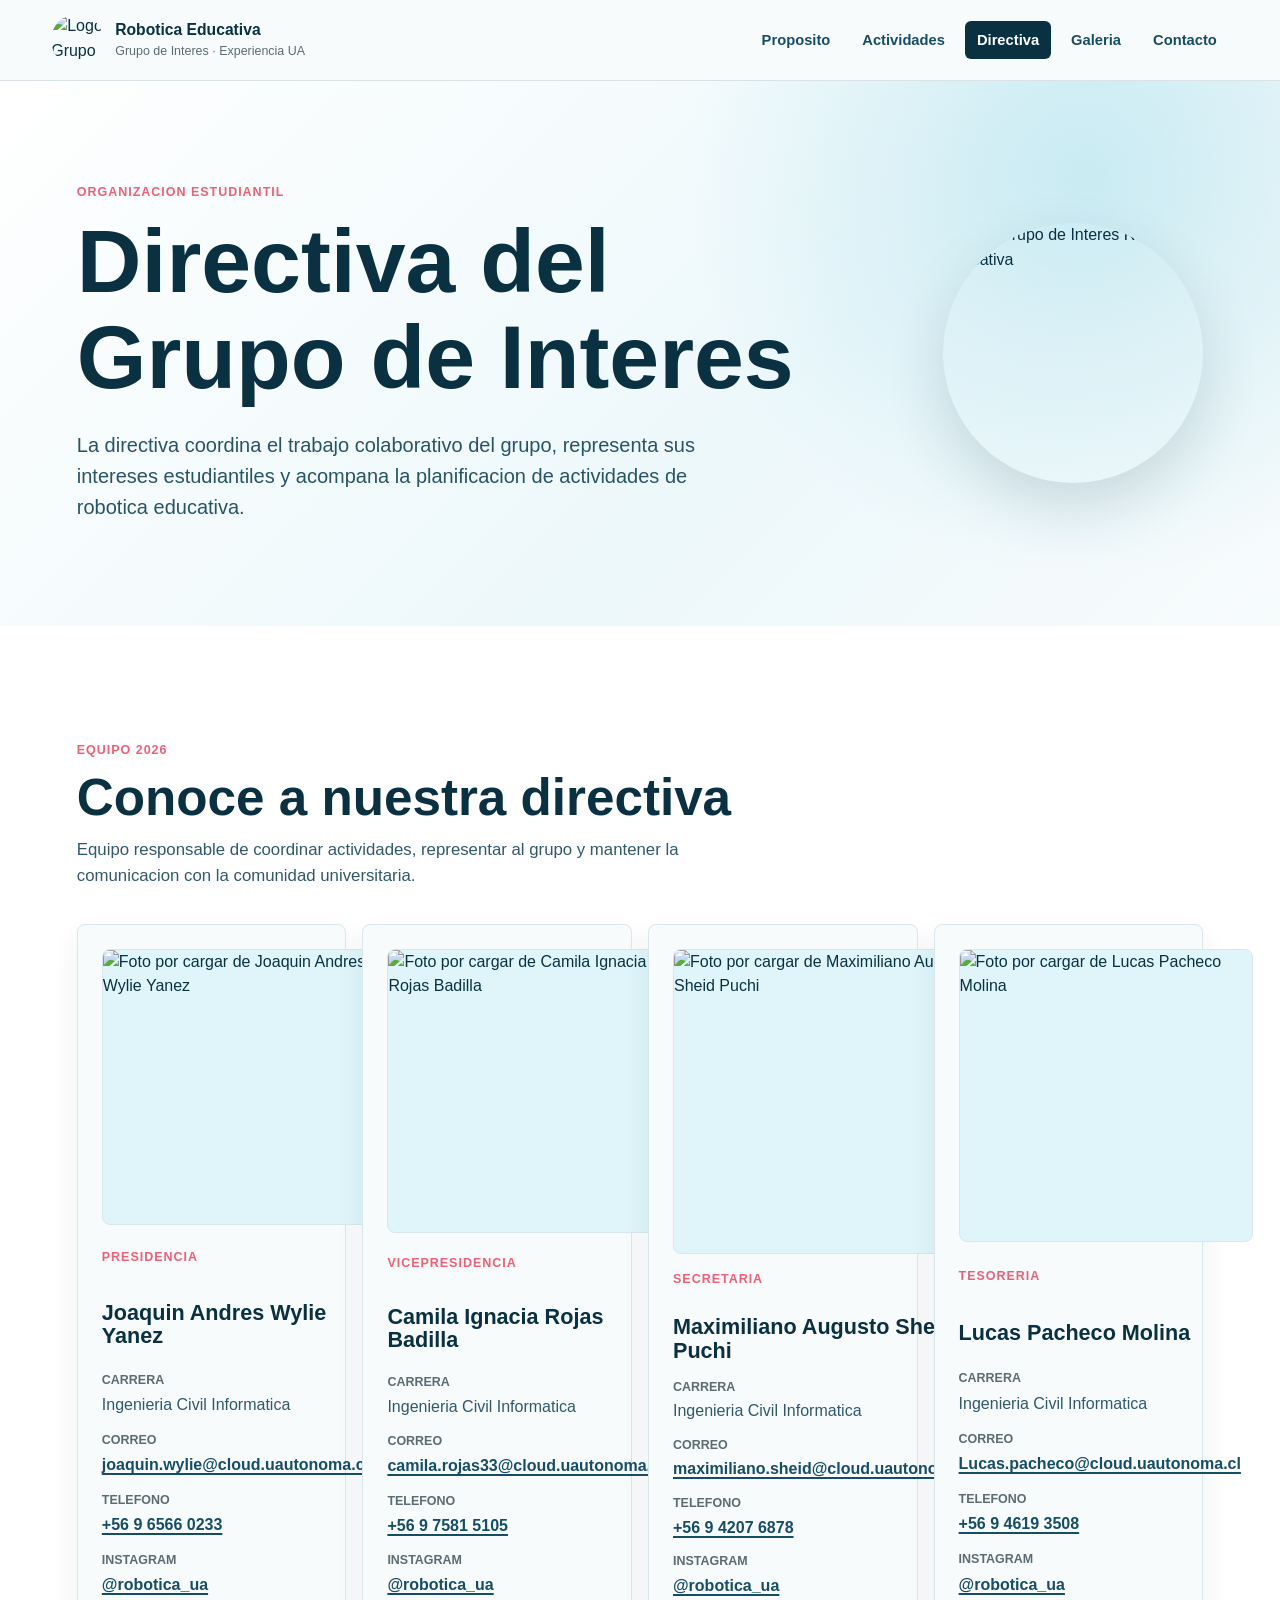
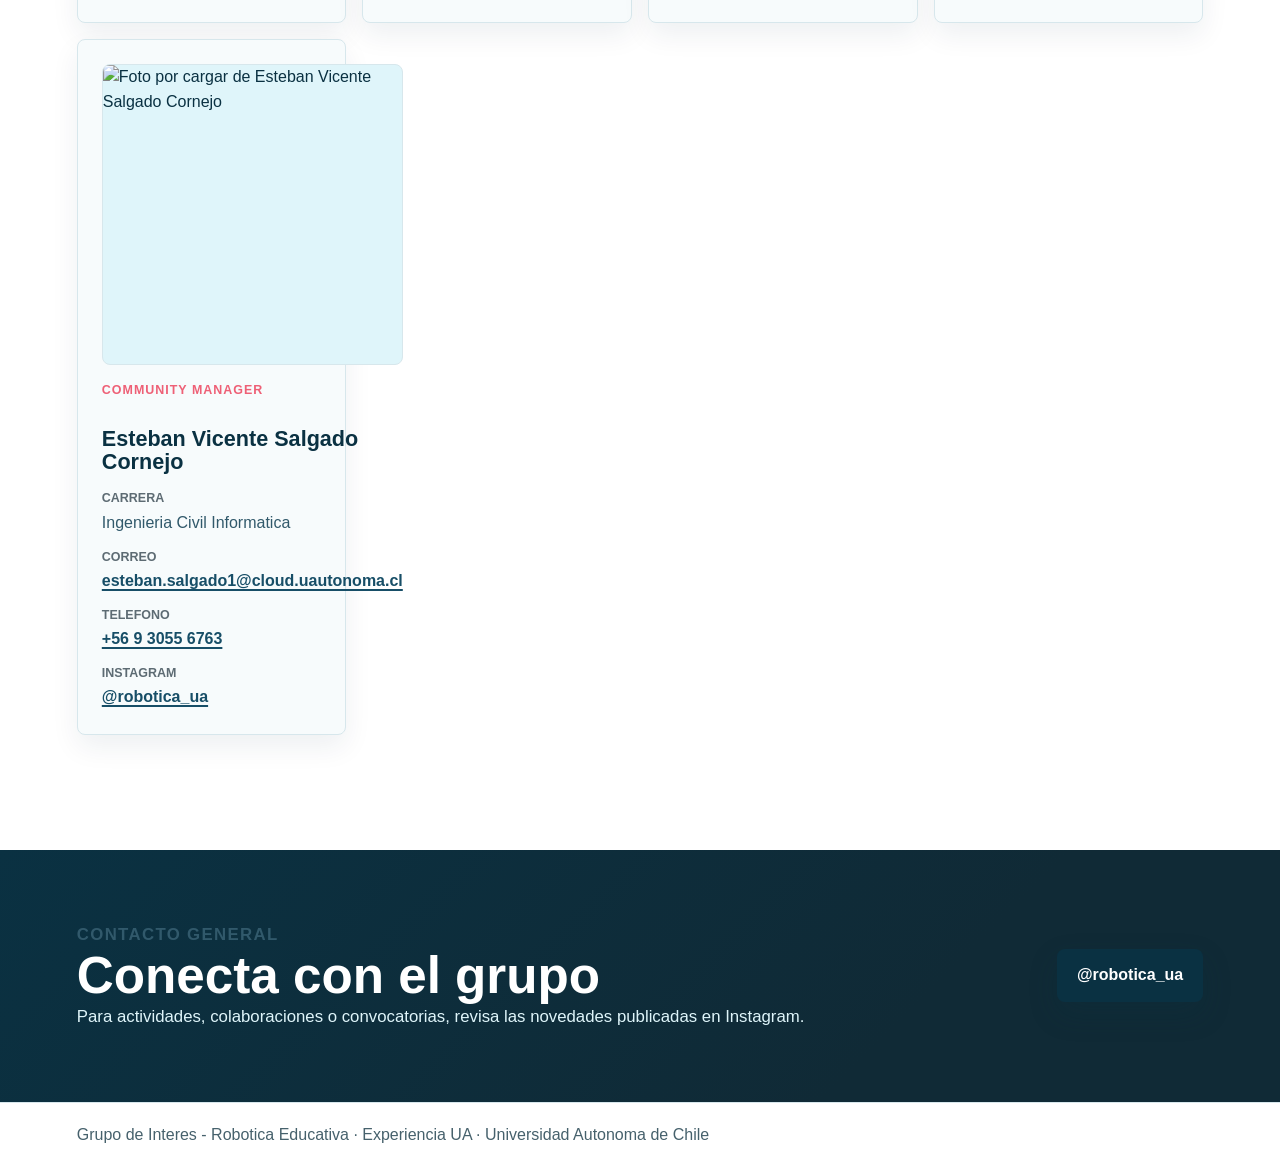
==== directiva.html @ 59f2d53f "Version 1.0" ====
<!doctype html>
<html lang="es">
  <head>
    <meta charset="utf-8">
    <meta name="viewport" content="width=device-width, initial-scale=1">
    <title>Directiva | Grupo de Interes - Robotica Educativa</title>
    <meta
      name="description"
      content="Directiva del Grupo de Interes Robotica Educativa de Experiencia UA, Universidad Autonoma de Chile."
    >
    <link rel="icon" type="image/jpeg" href="assets/robotica-taller-01.jpeg">
    <link rel="apple-touch-icon" href="assets/robotica-taller-01.jpeg">
    <link rel="stylesheet" href="styles.css">
  </head>
  <body>
    <header class="site-header">
      <a class="brand" href="index.html#inicio" aria-label="Ir al inicio">
        <img src="assets/robotica-taller-01.jpeg" alt="Logo Grupo de Interes Robotica Educativa">
        <span>
          <strong>Robotica Educativa</strong>
          <small>Grupo de Interes · Experiencia UA</small>
        </span>
      </a>
      <nav aria-label="Navegacion principal">
        <a href="index.html#proposito">Proposito</a>
        <a href="index.html#actividades">Actividades</a>
        <a href="directiva.html" aria-current="page">Directiva</a>
        <a href="index.html#galeria">Galeria</a>
        <a href="index.html#contacto">Contacto</a>
      </nav>
    </header>

    <main>
      <section class="page-hero">
        <div>
          <p class="eyebrow">Organizacion estudiantil</p>
          <h1>Directiva del Grupo de Interes</h1>
          <p>
            La directiva coordina el trabajo colaborativo del grupo, representa sus intereses
            estudiantiles y acompana la planificacion de actividades de robotica educativa.
          </p>
        </div>
        <img src="assets/robotica-taller-01.jpeg" alt="Logo Grupo de Interes Robotica Educativa">
      </section>

      <section class="section board-section">
        <div class="section-heading">
          <p class="eyebrow">Equipo 2026</p>
          <h2>Conoce a nuestra directiva</h2>
          <p class="page-note">
            Equipo responsable de coordinar actividades, representar al grupo y mantener la comunicacion con la comunidad universitaria.
          </p>
        </div>

        <div class="board-grid">
          <article class="member-card">
            <img class="member-photo" src="assets/directiva/default-member.svg" alt="Foto por cargar de Joaquin Andres Wylie Yanez">
            <p class="eyebrow">Presidencia</p>
            <h3>Joaquin Andres Wylie Yanez</h3>
            <dl>
              <div>
                <dt>Carrera</dt>
                <dd>Ingenieria Civil Informatica</dd>
              </div>
              <div>
                <dt>Correo</dt>
                <dd><a href="mailto:joaquin.wylie@cloud.uautonoma.cl">joaquin.wylie@cloud.uautonoma.cl</a></dd>
              </div>
              <div>
                <dt>Telefono</dt>
                <dd><a href="tel:+56965660233">+56 9 6566 0233</a></dd>
              </div>
              <div>
                <dt>Instagram</dt>
                <dd><a href="https://www.instagram.com/robotica_ua/" target="_blank" rel="noreferrer">@robotica_ua</a></dd>
              </div>
            </dl>
          </article>

          <article class="member-card">
            <img class="member-photo" src="assets/directiva/default-member.svg" alt="Foto por cargar de Camila Ignacia Rojas Badilla">
            <p class="eyebrow">Vicepresidencia</p>
            <h3>Camila Ignacia Rojas Badilla</h3>
            <dl>
              <div>
                <dt>Carrera</dt>
                <dd>Ingenieria Civil Informatica</dd>
              </div>
              <div>
                <dt>Correo</dt>
                <dd><a href="mailto:camila.rojas33@cloud.uautonoma.cl">camila.rojas33@cloud.uautonoma.cl</a></dd>
              </div>
              <div>
                <dt>Telefono</dt>
                <dd><a href="tel:+56975815105">+56 9 7581 5105</a></dd>
              </div>
              <div>
                <dt>Instagram</dt>
                <dd><a href="https://www.instagram.com/robotica_ua/" target="_blank" rel="noreferrer">@robotica_ua</a></dd>
              </div>
            </dl>
          </article>

          <article class="member-card">
            <img class="member-photo" src="assets/directiva/default-member.svg" alt="Foto por cargar de Maximiliano Augusto Sheid Puchi">
            <p class="eyebrow">Secretaria</p>
            <h3>Maximiliano Augusto Sheid Puchi</h3>
            <dl>
              <div>
                <dt>Carrera</dt>
                <dd>Ingenieria Civil Informatica</dd>
              </div>
              <div>
                <dt>Correo</dt>
                <dd><a href="mailto:maximiliano.sheid@cloud.uautonoma.cl">maximiliano.sheid@cloud.uautonoma.cl</a></dd>
              </div>
              <div>
                <dt>Telefono</dt>
                <dd><a href="tel:+56942076878">+56 9 4207 6878</a></dd>
              </div>
              <div>
                <dt>Instagram</dt>
                <dd><a href="https://www.instagram.com/robotica_ua/" target="_blank" rel="noreferrer">@robotica_ua</a></dd>
              </div>
            </dl>
          </article>

          <article class="member-card">
            <img class="member-photo" src="assets/directiva/default-member.svg" alt="Foto por cargar de Lucas Pacheco Molina">
            <p class="eyebrow">Tesoreria</p>
            <h3>Lucas Pacheco Molina</h3>
            <dl>
              <div>
                <dt>Carrera</dt>
                <dd>Ingenieria Civil Informatica</dd>
              </div>
              <div>
                <dt>Correo</dt>
                <dd><a href="mailto:Lucas.pacheco@cloud.uautonoma.cl">Lucas.pacheco@cloud.uautonoma.cl</a></dd>
              </div>
              <div>
                <dt>Telefono</dt>
                <dd><a href="tel:+56946193508">+56 9 4619 3508</a></dd>
              </div>
              <div>
                <dt>Instagram</dt>
                <dd><a href="https://www.instagram.com/robotica_ua/" target="_blank" rel="noreferrer">@robotica_ua</a></dd>
              </div>
            </dl>
          </article>

          <article class="member-card">
            <img class="member-photo" src="assets/directiva/default-member.svg" alt="Foto por cargar de Esteban Vicente Salgado Cornejo">
            <p class="eyebrow">Community Manager</p>
            <h3>Esteban Vicente Salgado Cornejo</h3>
            <dl>
              <div>
                <dt>Carrera</dt>
                <dd>Ingenieria Civil Informatica</dd>
              </div>
              <div>
                <dt>Correo</dt>
                <dd><a href="mailto:esteban.salgado1@cloud.uautonoma.cl">esteban.salgado1@cloud.uautonoma.cl</a></dd>
              </div>
              <div>
                <dt>Telefono</dt>
                <dd><a href="tel:+56930556763">+56 9 3055 6763</a></dd>
              </div>
              <div>
                <dt>Instagram</dt>
                <dd><a href="https://www.instagram.com/robotica_ua/" target="_blank" rel="noreferrer">@robotica_ua</a></dd>
              </div>
            </dl>
          </article>
        </div>
      </section>

      <section class="contact">
        <div>
          <p class="eyebrow">Contacto general</p>
          <h2>Conecta con el grupo</h2>
          <p>
            Para actividades, colaboraciones o convocatorias, revisa las novedades publicadas en Instagram.
          </p>
        </div>
        <a class="button primary" href="https://www.instagram.com/robotica_ua/" target="_blank" rel="noreferrer">
          @robotica_ua
        </a>
      </section>
    </main>

    <footer>
      <p>Grupo de Interes - Robotica Educativa · Experiencia UA · Universidad Autonoma de Chile</p>
    </footer>
  </body>
</html>
---- styles.css ----
:root {
  --ink: #0a3142;
  --ink-2: #174e67;
  --aqua: #83d0e2;
  --aqua-soft: #dff5fa;
  --coral: #ee6076;
  --ua-red: #ed1c18;
  --paper: #f7fbfc;
  --white: #ffffff;
  --muted: #5d6b73;
  --line: #d7e7ec;
  --shadow: 0 24px 60px rgba(10, 49, 66, 0.14);
}

* {
  box-sizing: border-box;
}

html {
  scroll-behavior: smooth;
}

body {
  margin: 0;
  color: var(--ink);
  background: var(--paper);
  font-family: "Segoe UI", Arial, sans-serif;
  line-height: 1.55;
}

img {
  display: block;
  max-width: 100%;
}

a {
  color: inherit;
}

.site-header {
  position: sticky;
  top: 0;
  z-index: 20;
  display: flex;
  align-items: center;
  justify-content: space-between;
  gap: 24px;
  padding: 14px clamp(18px, 4vw, 56px);
  background: rgba(247, 251, 252, 0.92);
  border-bottom: 1px solid rgba(10, 49, 66, 0.12);
  backdrop-filter: blur(18px);
}

.brand {
  display: inline-flex;
  align-items: center;
  gap: 12px;
  min-width: 230px;
  text-decoration: none;
}

.brand img {
  width: 52px;
  height: 52px;
  border-radius: 50%;
  object-fit: cover;
}

.brand strong,
.brand small {
  display: block;
}

.brand strong {
  font-size: 0.98rem;
}

.brand small {
  color: var(--muted);
  font-size: 0.78rem;
}

nav {
  display: flex;
  align-items: center;
  gap: 8px;
  flex-wrap: wrap;
  justify-content: flex-end;
}

nav a {
  padding: 8px 12px;
  border-radius: 6px;
  color: var(--ink-2);
  font-weight: 700;
  font-size: 0.92rem;
  text-decoration: none;
}

nav a:hover {
  background: var(--aqua-soft);
}

nav a[aria-current="page"] {
  color: var(--white);
  background: var(--ink);
}

.hero {
  display: grid;
  grid-template-columns: minmax(0, 1.15fr) minmax(260px, 0.85fr);
  align-items: center;
  gap: clamp(28px, 5vw, 72px);
  min-height: calc(100vh - 88px);
  padding: clamp(44px, 8vw, 96px) clamp(18px, 6vw, 88px) clamp(28px, 5vw, 64px);
  background:
    radial-gradient(circle at 85% 18%, rgba(131, 208, 226, 0.34), transparent 34%),
    linear-gradient(135deg, #ffffff 0%, #edf8fb 55%, #f7fbfc 100%);
}

.hero-copy {
  max-width: 720px;
}

.eyebrow {
  margin: 0 0 10px;
  color: var(--coral);
  font-size: 0.78rem;
  font-weight: 900;
  letter-spacing: 0.08em;
  text-transform: uppercase;
}

h1,
h2,
h3,
p {
  overflow-wrap: anywhere;
}

h1,
h2,
h3 {
  margin: 0;
  line-height: 1.08;
  letter-spacing: 0;
}

h1 {
  max-width: 800px;
  font-size: clamp(2.6rem, 7vw, 5.9rem);
}

h2 {
  font-size: clamp(1.8rem, 4vw, 3.2rem);
}

h3 {
  font-size: 1.18rem;
}

.hero-copy > p:not(.eyebrow) {
  max-width: 650px;
  margin: 24px 0 0;
  color: #285468;
  font-size: clamp(1.05rem, 2vw, 1.3rem);
}

.hero-actions {
  display: flex;
  gap: 12px;
  flex-wrap: wrap;
  margin-top: 34px;
}

.button {
  display: inline-flex;
  align-items: center;
  justify-content: center;
  min-height: 46px;
  padding: 12px 18px;
  border: 2px solid transparent;
  border-radius: 8px;
  font-weight: 900;
  text-decoration: none;
}

.button.primary {
  color: var(--white);
  background: var(--ink);
  box-shadow: 0 12px 28px rgba(10, 49, 66, 0.22);
}

.button.primary:hover {
  background: var(--ink-2);
}

.button.secondary {
  color: var(--ink);
  border-color: var(--ink);
  background: rgba(255, 255, 255, 0.7);
}

.hero-visual {
  justify-self: center;
  width: min(420px, 80vw);
  aspect-ratio: 1;
  padding: clamp(12px, 2vw, 20px);
  border: 1px solid var(--line);
  border-radius: 50%;
  background: var(--white);
  box-shadow: var(--shadow);
}

.hero-visual img {
  width: 100%;
  height: 100%;
  border-radius: 50%;
  object-fit: cover;
}

.page-hero {
  display: grid;
  grid-template-columns: minmax(0, 1fr) minmax(160px, 260px);
  align-items: center;
  gap: clamp(28px, 5vw, 64px);
  padding: clamp(56px, 8vw, 104px) clamp(18px, 6vw, 88px);
  background:
    radial-gradient(circle at 85% 18%, rgba(131, 208, 226, 0.34), transparent 34%),
    linear-gradient(135deg, #ffffff 0%, #edf8fb 60%, #f7fbfc 100%);
}

.page-hero h1 {
  max-width: 780px;
}

.page-hero p:not(.eyebrow) {
  max-width: 680px;
  margin: 24px 0 0;
  color: #285468;
  font-size: clamp(1.05rem, 2vw, 1.25rem);
}

.page-hero img {
  width: min(260px, 70vw);
  aspect-ratio: 1;
  justify-self: center;
  border-radius: 50%;
  object-fit: cover;
  box-shadow: var(--shadow);
}

.identity-strip {
  display: grid;
  grid-template-columns: 240px minmax(260px, 1fr);
  gap: clamp(18px, 4vw, 48px);
  align-items: center;
  padding: 26px clamp(18px, 6vw, 88px);
  background: var(--white);
  border-block: 1px solid var(--line);
}

.identity-strip img {
  width: 100%;
  max-height: 120px;
  object-fit: contain;
  mix-blend-mode: multiply;
}

.section {
  padding: clamp(60px, 9vw, 116px) clamp(18px, 6vw, 88px);
}

.two-column {
  display: grid;
  grid-template-columns: minmax(0, 0.85fr) minmax(0, 1.15fr);
  gap: clamp(24px, 6vw, 78px);
  background: var(--white);
}

.content-stack {
  display: grid;
  gap: 18px;
}

.content-stack p,
.principles-grid p,
.audience-panel p,
.contact p {
  margin: 0;
  color: #31596b;
  font-size: 1.05rem;
}

.activity-band {
  color: var(--white);
  background:
    linear-gradient(135deg, rgba(10, 49, 66, 0.96), rgba(23, 78, 103, 0.96)),
    linear-gradient(90deg, var(--ink), var(--ink-2));
}

.section-heading {
  max-width: 760px;
  margin-bottom: 34px;
}

.section-heading > p:not(.eyebrow) {
  margin: 12px 0 0;
  color: #31596b;
  font-size: 1.05rem;
}

.activity-grid {
  display: grid;
  grid-template-columns: repeat(4, minmax(0, 1fr));
  gap: 14px;
}

.activity-grid article {
  min-height: 230px;
  padding: 24px;
  border: 1px solid rgba(255, 255, 255, 0.18);
  border-radius: 8px;
  background: rgba(255, 255, 255, 0.08);
}

.activity-grid span {
  display: block;
  margin-bottom: 28px;
  color: var(--aqua);
  font-size: 0.9rem;
  font-weight: 900;
}

.activity-grid p {
  color: #d8edf2;
}

.audience {
  display: grid;
  grid-template-columns: repeat(2, minmax(0, 1fr));
  gap: 18px;
  background: #eef8fb;
}

.audience-panel {
  padding: clamp(28px, 5vw, 48px);
  border-radius: 8px;
  background: var(--white);
  box-shadow: 0 16px 40px rgba(10, 49, 66, 0.08);
}

.audience-panel.accent {
  color: var(--white);
  background: var(--ink);
}

.audience-panel.accent p:not(.eyebrow) {
  color: #dff5fa;
}

.principles {
  background: var(--white);
}

.principles-grid {
  display: grid;
  grid-template-columns: repeat(2, minmax(0, 1fr));
  gap: 18px;
}

.principles-grid p {
  padding: 24px;
  border-left: 5px solid var(--coral);
  background: var(--paper);
}

.gallery-section {
  background: #f2fafc;
}

.gallery {
  display: grid;
  grid-template-columns: repeat(3, minmax(0, 1fr));
  gap: 16px;
}

.gallery-status {
  grid-column: 1 / -1;
  margin: 0;
  padding: 24px;
  border: 1px dashed var(--line);
  border-radius: 8px;
  color: #31596b;
  background: var(--white);
}

.board-section {
  background: var(--white);
}

.page-note {
  max-width: 680px;
}

.board-grid {
  display: grid;
  grid-template-columns: repeat(4, minmax(0, 1fr));
  gap: 16px;
}

.member-card {
  display: grid;
  gap: 16px;
  padding: 24px;
  border: 1px solid var(--line);
  border-radius: 8px;
  background: var(--paper);
  box-shadow: 0 12px 28px rgba(10, 49, 66, 0.07);
}

.member-photo {
  width: 100%;
  aspect-ratio: 1;
  border: 1px solid var(--line);
  border-radius: 8px;
  object-fit: cover;
  background: var(--aqua-soft);
}

.member-avatar {
  display: grid;
  place-items: center;
  width: 74px;
  height: 74px;
  border-radius: 50%;
  color: var(--white);
  background: var(--ink);
  font-weight: 900;
  font-size: 1.1rem;
}

.member-card h3 {
  font-size: 1.35rem;
}

.member-card dl {
  display: grid;
  gap: 12px;
  margin: 0;
}

.member-card dl div {
  display: grid;
  gap: 2px;
}

.member-card dt {
  color: var(--muted);
  font-size: 0.78rem;
  font-weight: 900;
  text-transform: uppercase;
}

.member-card dd {
  margin: 0;
  color: #31596b;
}

.member-card a {
  color: var(--ink-2);
  font-weight: 800;
  text-decoration-thickness: 2px;
  text-underline-offset: 3px;
}

.gallery-item {
  display: grid;
  gap: 12px;
  width: 100%;
  padding: 14px;
  border: 1px solid var(--line);
  border-radius: 8px;
  color: var(--ink);
  background: var(--white);
  cursor: pointer;
  text-align: left;
  box-shadow: 0 10px 28px rgba(10, 49, 66, 0.07);
}

.gallery-item img {
  width: 100%;
  height: 280px;
  border-radius: 6px;
  object-fit: cover;
  background: #e9f2f5;
}

.gallery-item span {
  min-height: 26px;
  font-weight: 900;
}

.contact {
  display: flex;
  align-items: center;
  justify-content: space-between;
  gap: 24px;
  padding: clamp(42px, 7vw, 72px) clamp(18px, 6vw, 88px);
  color: var(--white);
  background: linear-gradient(135deg, var(--ink), #102a36 70%);
}

.contact p:not(.eyebrow) {
  color: #dff5fa;
}

footer {
  padding: 20px clamp(18px, 6vw, 88px);
  color: #46616c;
  background: var(--white);
  border-top: 1px solid var(--line);
}

footer p {
  margin: 0;
}

.lightbox {
  position: fixed;
  inset: 0;
  z-index: 50;
  display: none;
  place-items: center;
  padding: 24px;
  background: rgba(4, 20, 28, 0.86);
}

.lightbox.is-open {
  display: grid;
}

.lightbox figure {
  width: min(920px, 94vw);
  margin: 0;
}

.lightbox img {
  width: 100%;
  max-height: 78vh;
  object-fit: contain;
  border-radius: 8px;
  background: var(--white);
}

.lightbox figcaption {
  margin-top: 12px;
  color: var(--white);
  font-weight: 800;
  text-align: center;
}

.lightbox-close {
  position: absolute;
  top: 18px;
  right: 18px;
  width: 44px;
  height: 44px;
  border: 0;
  border-radius: 8px;
  color: var(--ink);
  background: var(--white);
  cursor: pointer;
  font-size: 2rem;
  line-height: 1;
}

@media (max-width: 980px) {
  .site-header {
    align-items: flex-start;
    flex-direction: column;
  }

  nav {
    justify-content: flex-start;
  }

  .hero,
  .page-hero,
  .two-column,
  .audience,
  .principles-grid {
    grid-template-columns: 1fr;
  }

  .hero {
    min-height: auto;
  }

  .identity-strip,
  .gallery {
    grid-template-columns: 1fr;
  }

  .identity-strip img {
    justify-self: center;
    max-width: 560px;
  }

  .activity-grid {
    grid-template-columns: repeat(2, minmax(0, 1fr));
  }

  .board-grid {
    grid-template-columns: repeat(2, minmax(0, 1fr));
  }
}

@media (max-width: 620px) {
  .site-header {
    position: static;
  }

  .brand {
    min-width: 0;
  }

  nav a {
    padding: 8px 9px;
    font-size: 0.86rem;
  }

  .hero-actions,
  .contact {
    align-items: stretch;
    flex-direction: column;
  }

  .button {
    width: 100%;
  }

  .activity-grid {
    grid-template-columns: 1fr;
  }

  .page-hero img {
    justify-self: start;
  }

  .board-grid {
    grid-template-columns: 1fr;
  }

  .gallery-item img {
    height: 230px;
  }
}
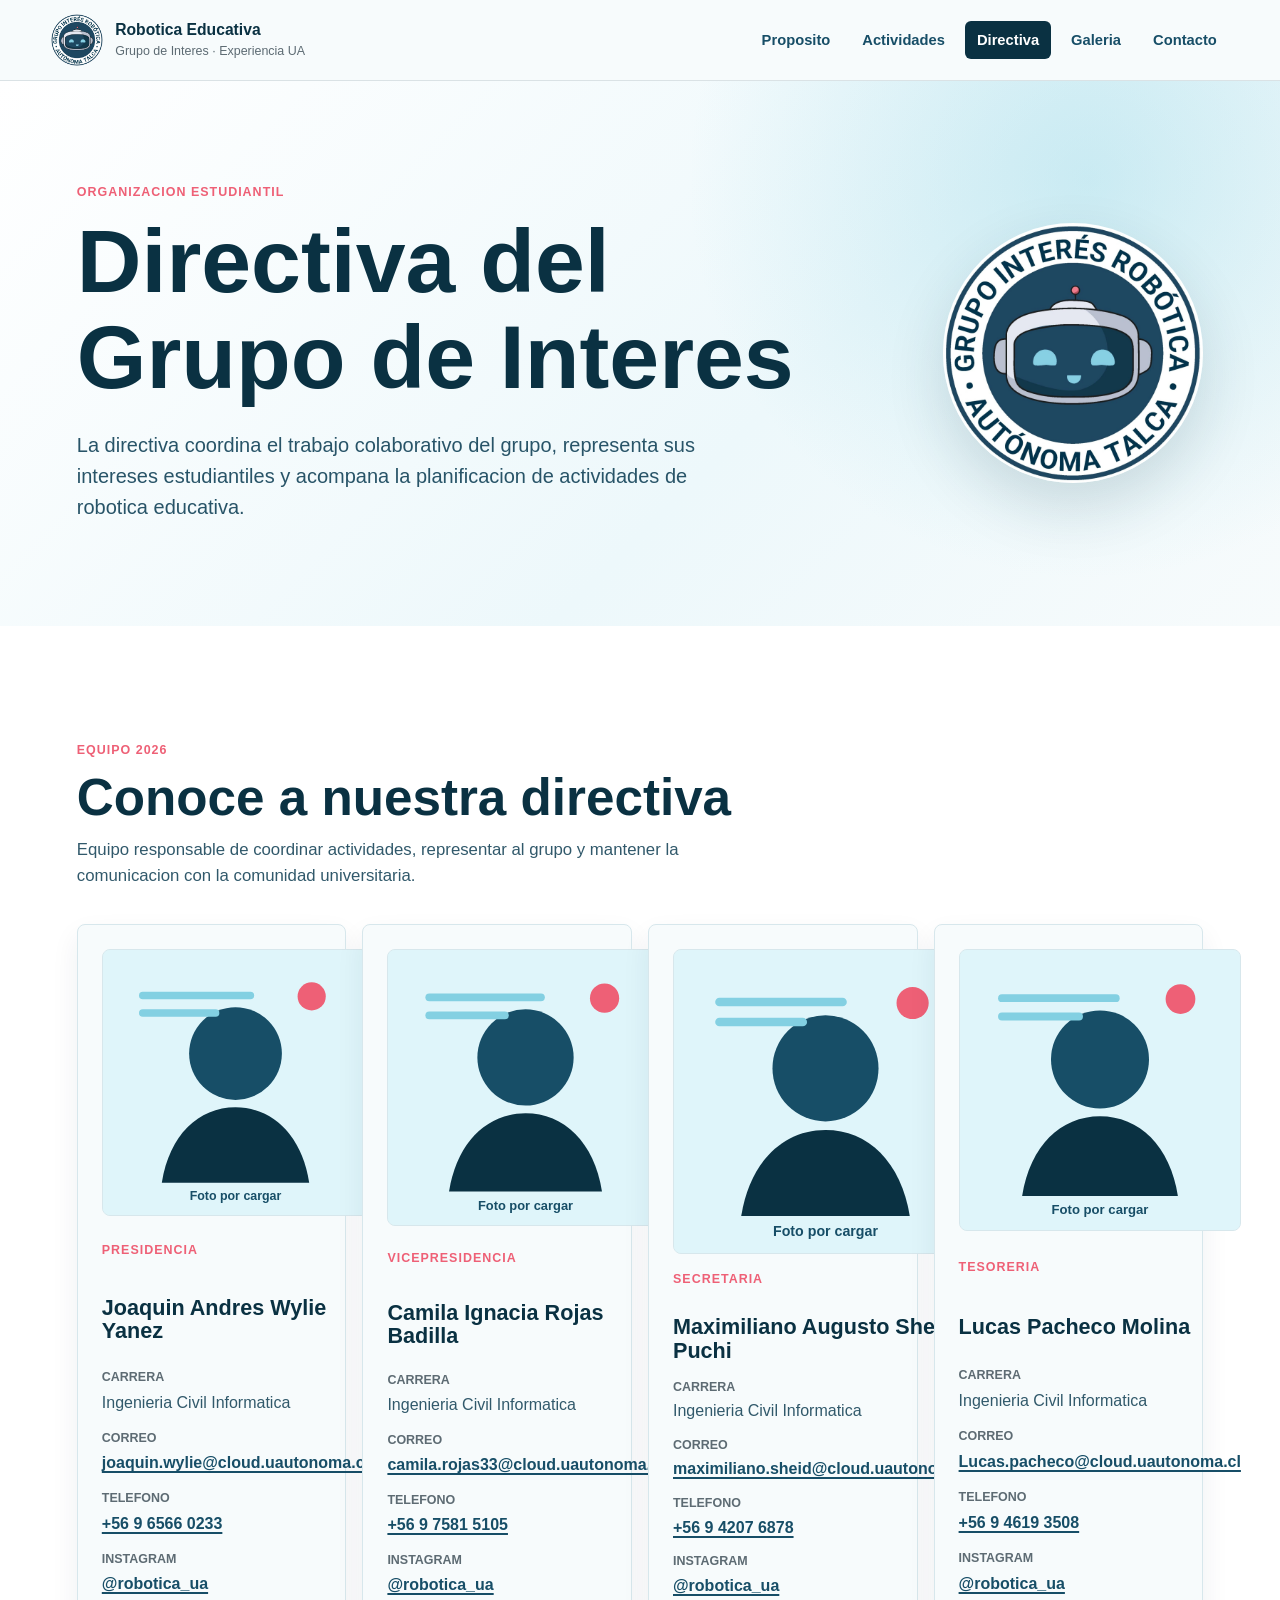
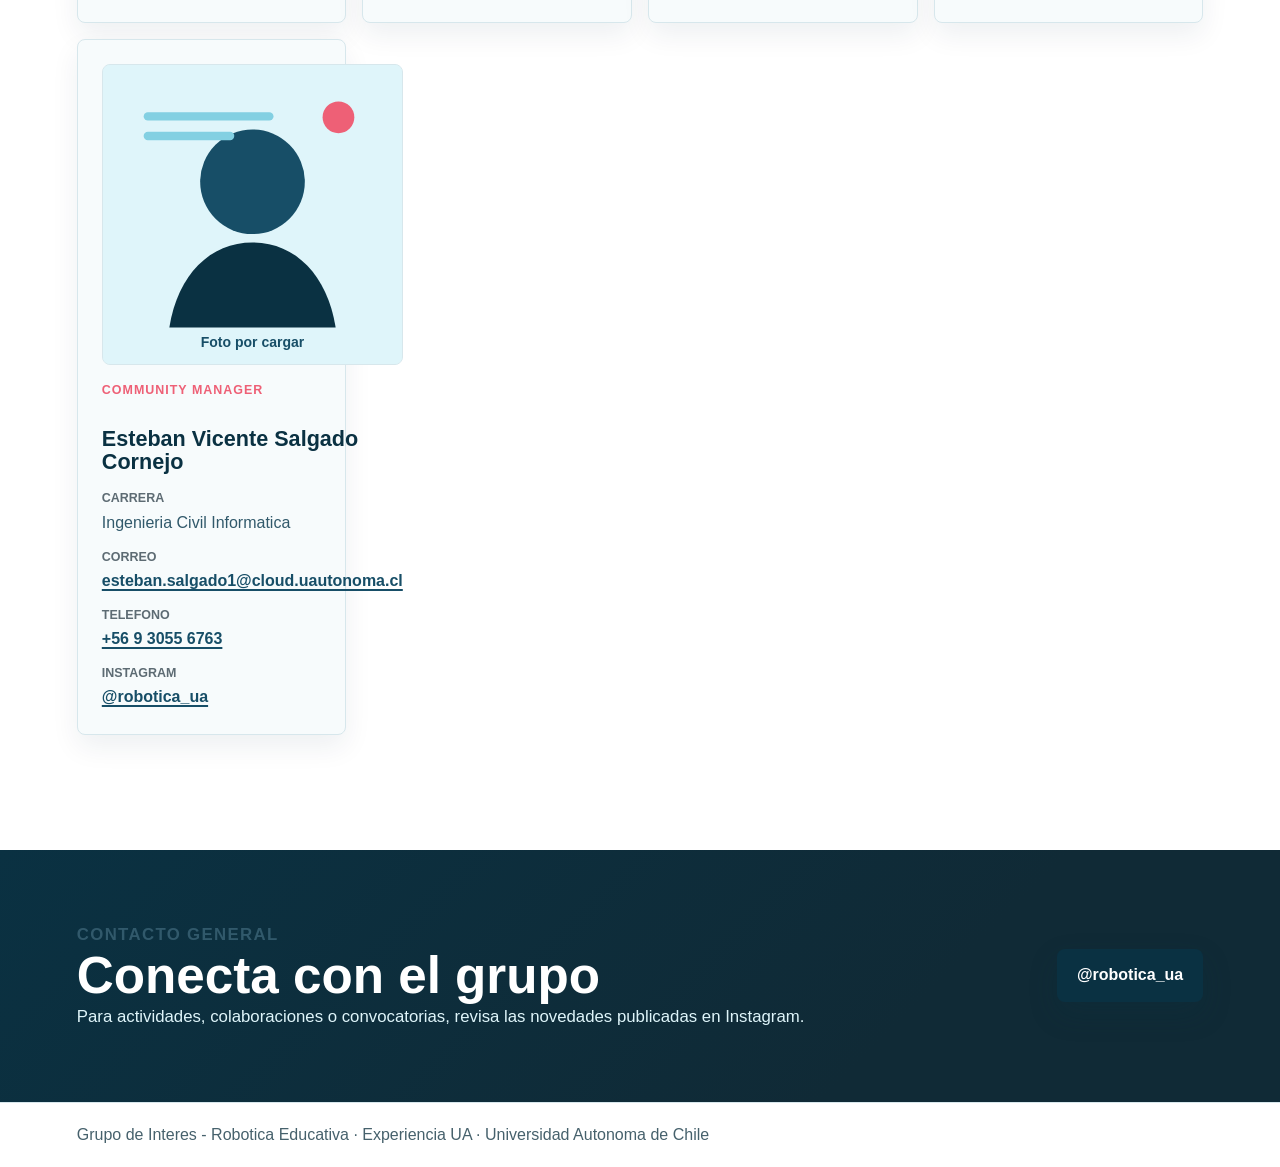
==== commit 2c8dd7a6: "Añadido galería" ====
--- a/directiva.html
+++ b/directiva.html
@@ -25,7 +25,7 @@
         <a href="index.html#proposito">Proposito</a>
         <a href="index.html#actividades">Actividades</a>
         <a href="directiva.html" aria-current="page">Directiva</a>
-        <a href="index.html#galeria">Galeria</a>
+        <a href="galeria.html">Galeria</a>
         <a href="index.html#contacto">Contacto</a>
       </nav>
     </header>
--- a/styles.css
+++ b/styles.css
@@ -385,6 +385,12 @@
   gap: 16px;
 }
 
+.gallery-actions {
+  display: flex;
+  justify-content: center;
+  margin-top: 28px;
+}
+
 .gallery-status {
   grid-column: 1 / -1;
   margin: 0;
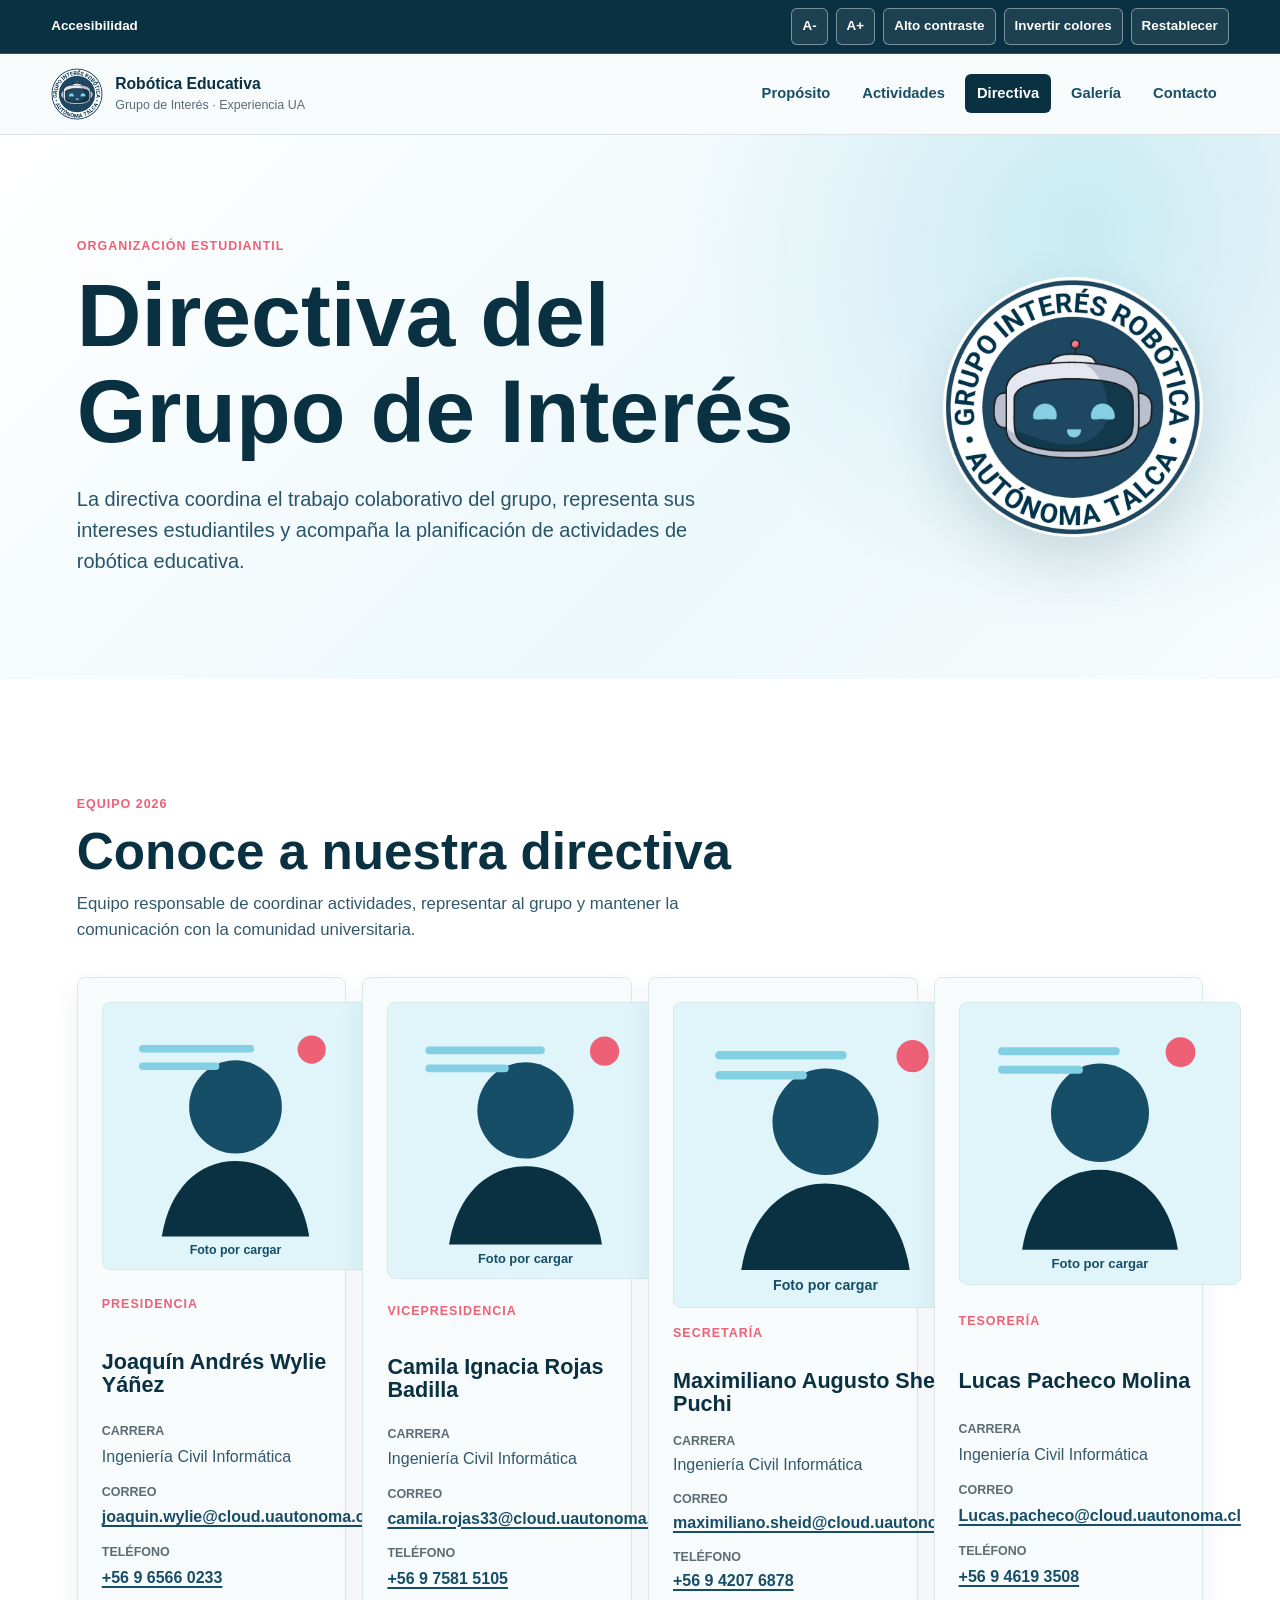
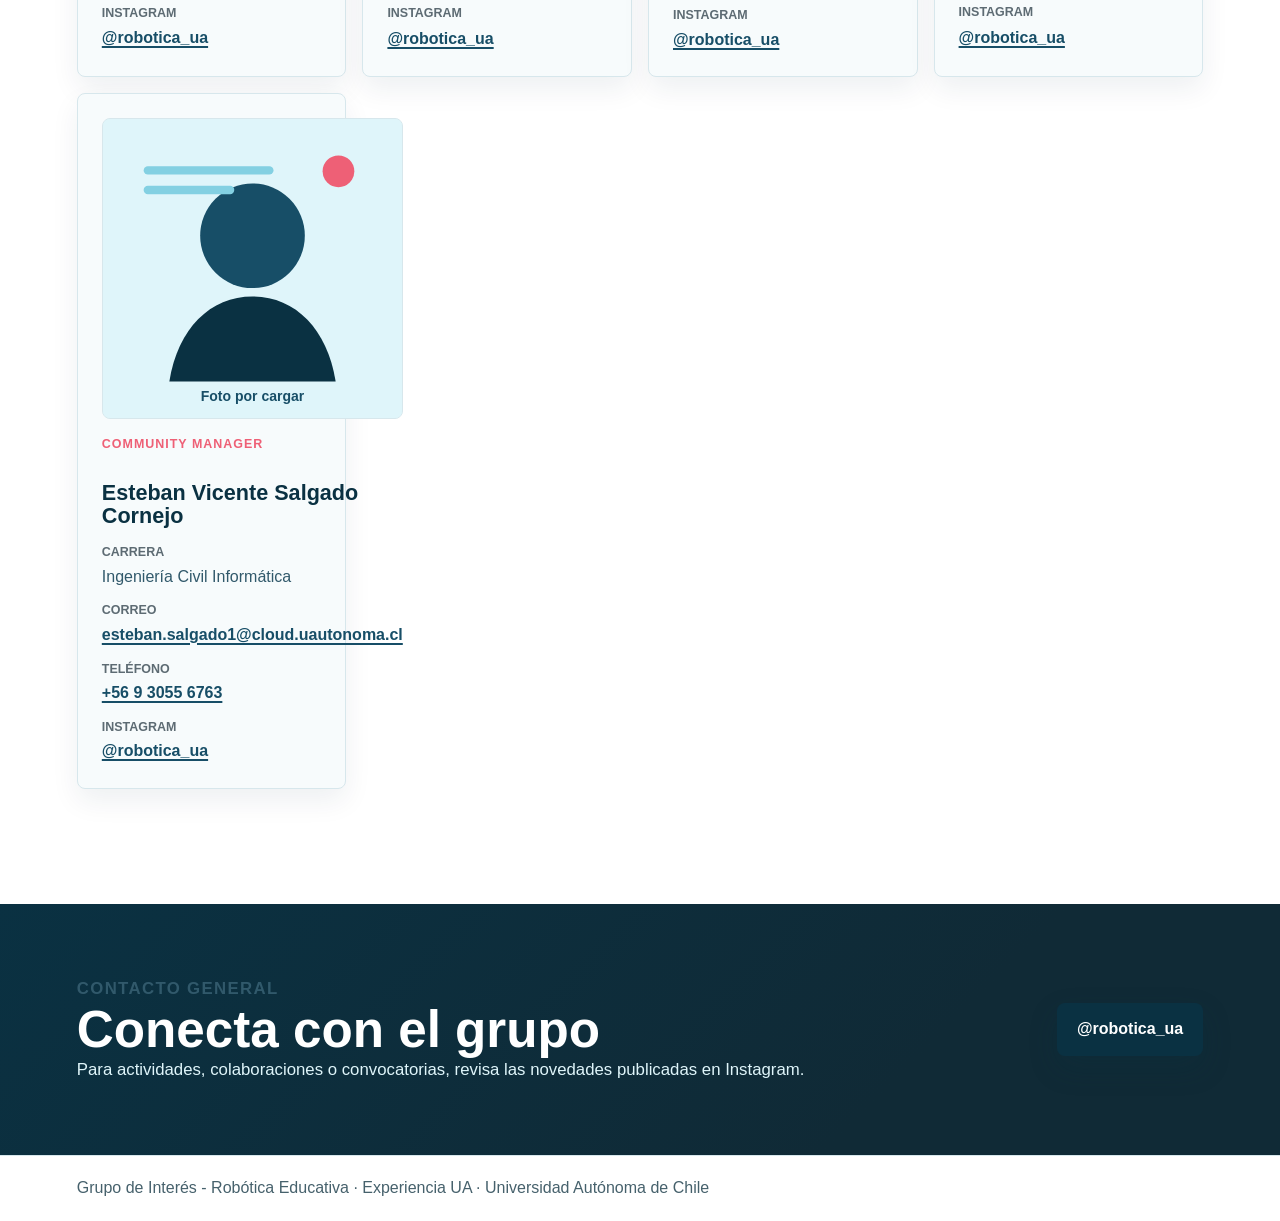
==== commit 94e4d80d: "Improve Spanish copy and accessibility controls" ====
--- a/directiva.html
+++ b/directiva.html
@@ -3,29 +3,40 @@
   <head>
     <meta charset="utf-8">
     <meta name="viewport" content="width=device-width, initial-scale=1">
-    <title>Directiva | Grupo de Interes - Robotica Educativa</title>
+    <title>Directiva | Grupo de Interés - Robótica Educativa</title>
     <meta
       name="description"
-      content="Directiva del Grupo de Interes Robotica Educativa de Experiencia UA, Universidad Autonoma de Chile."
+      content="Directiva del Grupo de Interés Robótica Educativa de Experiencia UA, Universidad Autónoma de Chile."
     >
     <link rel="icon" type="image/jpeg" href="assets/robotica-taller-01.jpeg">
     <link rel="apple-touch-icon" href="assets/robotica-taller-01.jpeg">
     <link rel="stylesheet" href="styles.css">
   </head>
   <body>
+    <section class="accessibility-bar" aria-label="Herramientas de accesibilidad">
+      <span>Accesibilidad</span>
+      <div class="accessibility-controls">
+        <button type="button" data-accessibility-action="font-decrease" aria-label="Disminuir tamaño de letra">A-</button>
+        <button type="button" data-accessibility-action="font-increase" aria-label="Aumentar tamaño de letra">A+</button>
+        <button type="button" data-accessibility-action="contrast" aria-pressed="false">Alto contraste</button>
+        <button type="button" data-accessibility-action="invert" aria-pressed="false">Invertir colores</button>
+        <button type="button" data-accessibility-action="reset">Restablecer</button>
+      </div>
+    </section>
+
     <header class="site-header">
       <a class="brand" href="index.html#inicio" aria-label="Ir al inicio">
-        <img src="assets/robotica-taller-01.jpeg" alt="Logo Grupo de Interes Robotica Educativa">
+        <img src="assets/robotica-taller-01.jpeg" alt="Logo Grupo de Interés Robótica Educativa">
         <span>
-          <strong>Robotica Educativa</strong>
-          <small>Grupo de Interes · Experiencia UA</small>
+          <strong>Robótica Educativa</strong>
+          <small>Grupo de Interés · Experiencia UA</small>
         </span>
       </a>
-      <nav aria-label="Navegacion principal">
-        <a href="index.html#proposito">Proposito</a>
+      <nav aria-label="Navegación principal">
+        <a href="index.html#proposito">Propósito</a>
         <a href="index.html#actividades">Actividades</a>
         <a href="directiva.html" aria-current="page">Directiva</a>
-        <a href="galeria.html">Galeria</a>
+        <a href="galeria.html">Galería</a>
         <a href="index.html#contacto">Contacto</a>
       </nav>
     </header>
@@ -33,14 +44,14 @@
     <main>
       <section class="page-hero">
         <div>
-          <p class="eyebrow">Organizacion estudiantil</p>
-          <h1>Directiva del Grupo de Interes</h1>
+          <p class="eyebrow">Organización estudiantil</p>
+          <h1>Directiva del Grupo de Interés</h1>
           <p>
             La directiva coordina el trabajo colaborativo del grupo, representa sus intereses
-            estudiantiles y acompana la planificacion de actividades de robotica educativa.
+            estudiantiles y acompaña la planificación de actividades de robótica educativa.
           </p>
         </div>
-        <img src="assets/robotica-taller-01.jpeg" alt="Logo Grupo de Interes Robotica Educativa">
+        <img src="assets/robotica-taller-01.jpeg" alt="Logo Grupo de Interés Robótica Educativa">
       </section>
 
       <section class="section board-section">
@@ -48,26 +59,26 @@
           <p class="eyebrow">Equipo 2026</p>
           <h2>Conoce a nuestra directiva</h2>
           <p class="page-note">
-            Equipo responsable de coordinar actividades, representar al grupo y mantener la comunicacion con la comunidad universitaria.
+            Equipo responsable de coordinar actividades, representar al grupo y mantener la comunicación con la comunidad universitaria.
           </p>
         </div>
 
         <div class="board-grid">
           <article class="member-card">
-            <img class="member-photo" src="assets/directiva/default-member.svg" alt="Foto por cargar de Joaquin Andres Wylie Yanez">
+            <img class="member-photo" src="assets/directiva/default-member.svg" alt="Foto por cargar de Joaquín Andrés Wylie Yáñez">
             <p class="eyebrow">Presidencia</p>
-            <h3>Joaquin Andres Wylie Yanez</h3>
-            <dl>
-              <div>
-                <dt>Carrera</dt>
-                <dd>Ingenieria Civil Informatica</dd>
+            <h3>Joaquín Andrés Wylie Yáñez</h3>
+            <dl>
+              <div>
+                <dt>Carrera</dt>
+                <dd>Ingeniería Civil Informática</dd>
               </div>
               <div>
                 <dt>Correo</dt>
                 <dd><a href="mailto:joaquin.wylie@cloud.uautonoma.cl">joaquin.wylie@cloud.uautonoma.cl</a></dd>
               </div>
               <div>
-                <dt>Telefono</dt>
+                <dt>Teléfono</dt>
                 <dd><a href="tel:+56965660233">+56 9 6566 0233</a></dd>
               </div>
               <div>
@@ -84,14 +95,14 @@
             <dl>
               <div>
                 <dt>Carrera</dt>
-                <dd>Ingenieria Civil Informatica</dd>
+                <dd>Ingeniería Civil Informática</dd>
               </div>
               <div>
                 <dt>Correo</dt>
                 <dd><a href="mailto:camila.rojas33@cloud.uautonoma.cl">camila.rojas33@cloud.uautonoma.cl</a></dd>
               </div>
               <div>
-                <dt>Telefono</dt>
+                <dt>Teléfono</dt>
                 <dd><a href="tel:+56975815105">+56 9 7581 5105</a></dd>
               </div>
               <div>
@@ -103,19 +114,19 @@
 
           <article class="member-card">
             <img class="member-photo" src="assets/directiva/default-member.svg" alt="Foto por cargar de Maximiliano Augusto Sheid Puchi">
-            <p class="eyebrow">Secretaria</p>
+            <p class="eyebrow">Secretaría</p>
             <h3>Maximiliano Augusto Sheid Puchi</h3>
             <dl>
               <div>
                 <dt>Carrera</dt>
-                <dd>Ingenieria Civil Informatica</dd>
+                <dd>Ingeniería Civil Informática</dd>
               </div>
               <div>
                 <dt>Correo</dt>
                 <dd><a href="mailto:maximiliano.sheid@cloud.uautonoma.cl">maximiliano.sheid@cloud.uautonoma.cl</a></dd>
               </div>
               <div>
-                <dt>Telefono</dt>
+                <dt>Teléfono</dt>
                 <dd><a href="tel:+56942076878">+56 9 4207 6878</a></dd>
               </div>
               <div>
@@ -127,19 +138,19 @@
 
           <article class="member-card">
             <img class="member-photo" src="assets/directiva/default-member.svg" alt="Foto por cargar de Lucas Pacheco Molina">
-            <p class="eyebrow">Tesoreria</p>
+            <p class="eyebrow">Tesorería</p>
             <h3>Lucas Pacheco Molina</h3>
             <dl>
               <div>
                 <dt>Carrera</dt>
-                <dd>Ingenieria Civil Informatica</dd>
+                <dd>Ingeniería Civil Informática</dd>
               </div>
               <div>
                 <dt>Correo</dt>
                 <dd><a href="mailto:Lucas.pacheco@cloud.uautonoma.cl">Lucas.pacheco@cloud.uautonoma.cl</a></dd>
               </div>
               <div>
-                <dt>Telefono</dt>
+                <dt>Teléfono</dt>
                 <dd><a href="tel:+56946193508">+56 9 4619 3508</a></dd>
               </div>
               <div>
@@ -156,14 +167,14 @@
             <dl>
               <div>
                 <dt>Carrera</dt>
-                <dd>Ingenieria Civil Informatica</dd>
+                <dd>Ingeniería Civil Informática</dd>
               </div>
               <div>
                 <dt>Correo</dt>
                 <dd><a href="mailto:esteban.salgado1@cloud.uautonoma.cl">esteban.salgado1@cloud.uautonoma.cl</a></dd>
               </div>
               <div>
-                <dt>Telefono</dt>
+                <dt>Teléfono</dt>
                 <dd><a href="tel:+56930556763">+56 9 3055 6763</a></dd>
               </div>
               <div>
@@ -190,7 +201,8 @@
     </main>
 
     <footer>
-      <p>Grupo de Interes - Robotica Educativa · Experiencia UA · Universidad Autonoma de Chile</p>
+      <p>Grupo de Interés - Robótica Educativa · Experiencia UA · Universidad Autónoma de Chile</p>
     </footer>
+    <script src="script.js"></script>
   </body>
 </html>
--- a/styles.css
+++ b/styles.css
@@ -20,6 +20,14 @@
   scroll-behavior: smooth;
 }
 
+html.access-font-large {
+  font-size: 112.5%;
+}
+
+html.access-font-larger {
+  font-size: 125%;
+}
+
 body {
   margin: 0;
   color: var(--ink);
@@ -37,9 +45,62 @@
   color: inherit;
 }
 
+.accessibility-bar {
+  position: sticky;
+  top: 0;
+  z-index: 40;
+  display: flex;
+  align-items: center;
+  justify-content: space-between;
+  gap: 14px;
+  padding: 8px clamp(18px, 4vw, 56px);
+  color: var(--white);
+  background: var(--ink);
+  border-bottom: 1px solid rgba(255, 255, 255, 0.18);
+}
+
+.accessibility-bar span {
+  font-size: 0.84rem;
+  font-weight: 900;
+}
+
+.accessibility-controls {
+  display: flex;
+  align-items: center;
+  justify-content: flex-end;
+  gap: 8px;
+  flex-wrap: wrap;
+}
+
+.accessibility-controls button {
+  min-height: 34px;
+  padding: 7px 10px;
+  border: 1px solid rgba(255, 255, 255, 0.42);
+  border-radius: 6px;
+  color: var(--white);
+  background: rgba(255, 255, 255, 0.08);
+  cursor: pointer;
+  font: inherit;
+  font-size: 0.84rem;
+  font-weight: 800;
+}
+
+.accessibility-controls button:hover,
+.accessibility-controls button[aria-pressed="true"] {
+  color: var(--ink);
+  background: var(--aqua);
+}
+
+.accessibility-controls button:focus-visible,
+a:focus-visible,
+button:focus-visible {
+  outline: 3px solid var(--coral);
+  outline-offset: 3px;
+}
+
 .site-header {
   position: sticky;
-  top: 0;
+  top: 51px;
   z-index: 20;
   display: flex;
   align-items: center;
@@ -530,6 +591,74 @@
 
 footer p {
   margin: 0;
+}
+
+html.access-contrast body {
+  color: #ffffff;
+  background: #000000;
+}
+
+html.access-contrast .accessibility-bar,
+html.access-contrast .site-header,
+html.access-contrast .hero,
+html.access-contrast .page-hero,
+html.access-contrast .identity-strip,
+html.access-contrast .two-column,
+html.access-contrast .audience,
+html.access-contrast .principles,
+html.access-contrast .gallery-section,
+html.access-contrast footer,
+html.access-contrast .audience-panel,
+html.access-contrast .member-card,
+html.access-contrast .gallery-item,
+html.access-contrast .gallery-status,
+html.access-contrast .principles-grid p {
+  color: #ffffff;
+  background: #000000;
+  border-color: #ffffff;
+  box-shadow: none;
+}
+
+html.access-contrast p,
+html.access-contrast .brand small,
+html.access-contrast .content-stack p,
+html.access-contrast .principles-grid p,
+html.access-contrast .audience-panel p,
+html.access-contrast .contact p,
+html.access-contrast .section-heading > p:not(.eyebrow),
+html.access-contrast .member-card dd,
+html.access-contrast footer {
+  color: #ffffff;
+}
+
+html.access-contrast nav a,
+html.access-contrast .member-card a {
+  color: #ffff00;
+}
+
+html.access-contrast .button.primary,
+html.access-contrast .button.secondary,
+html.access-contrast nav a[aria-current="page"] {
+  color: #000000;
+  background: #ffff00;
+  border-color: #ffff00;
+}
+
+html.access-contrast .eyebrow,
+html.access-contrast .activity-grid span {
+  color: #ffff00;
+}
+
+html.access-invert {
+  filter: invert(1) hue-rotate(180deg);
+}
+
+html.access-invert img,
+html.access-invert video,
+html.access-invert iframe,
+html.access-invert .member-photo,
+html.access-invert .hero-visual {
+  filter: invert(1) hue-rotate(180deg);
 }
 
 .lightbox {
@@ -582,7 +711,13 @@
 }
 
 @media (max-width: 980px) {
+  .accessibility-bar {
+    align-items: flex-start;
+    flex-direction: column;
+  }
+
   .site-header {
+    top: 95px;
     align-items: flex-start;
     flex-direction: column;
   }
@@ -623,6 +758,10 @@
 }
 
 @media (max-width: 620px) {
+  .accessibility-bar {
+    position: static;
+  }
+
   .site-header {
     position: static;
   }
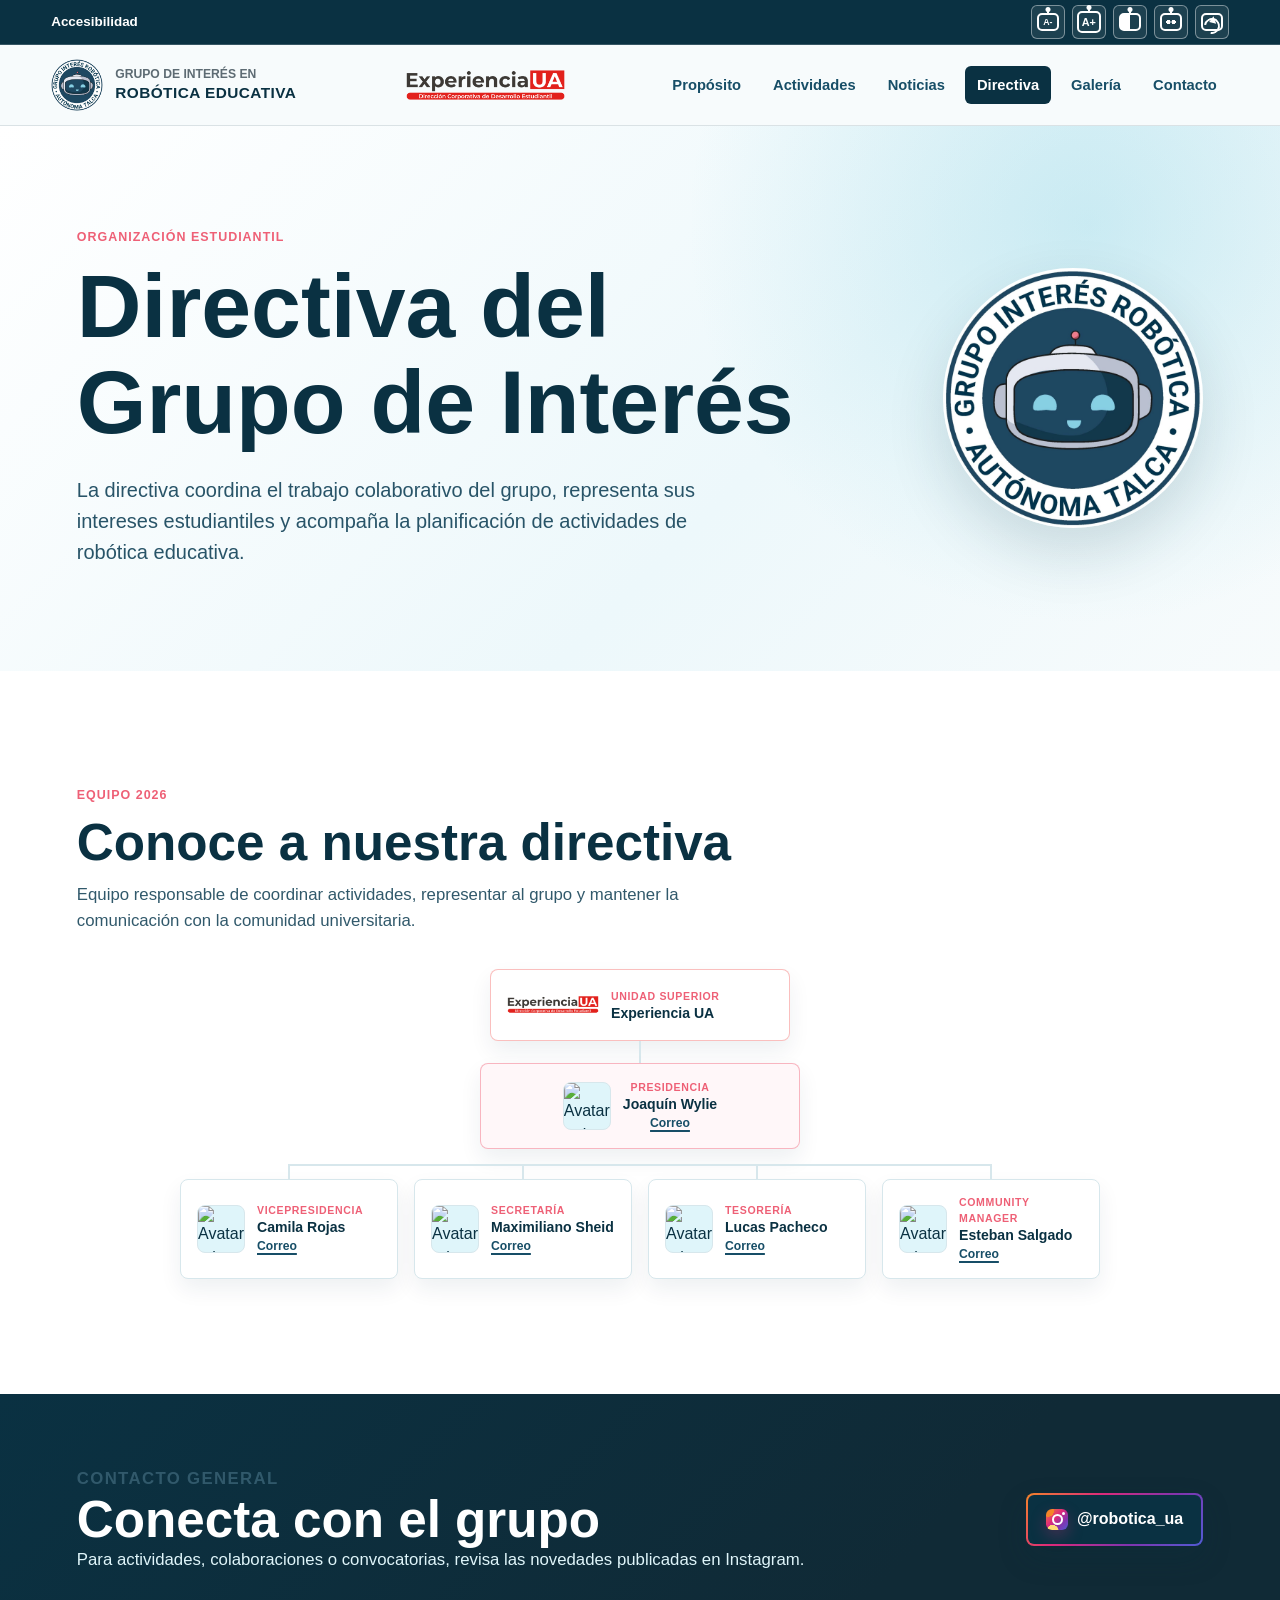
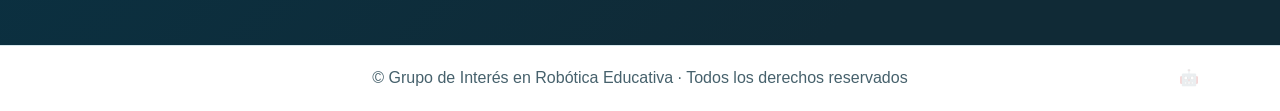
==== commit 5462a97f: "Implementa sitio PHP con backoffice, noticias y galería" ====
--- a/directiva.html
+++ b/directiva.html
@@ -3,41 +3,44 @@
   <head>
     <meta charset="utf-8">
     <meta name="viewport" content="width=device-width, initial-scale=1">
-    <title>Directiva | Grupo de Interés - Robótica Educativa</title>
+    <title>Directiva | Grupo de Interés en Robótica Educativa</title>
     <meta
       name="description"
       content="Directiva del Grupo de Interés Robótica Educativa de Experiencia UA, Universidad Autónoma de Chile."
     >
-    <link rel="icon" type="image/jpeg" href="assets/robotica-taller-01.jpeg">
-    <link rel="apple-touch-icon" href="assets/robotica-taller-01.jpeg">
+    <link rel="icon" type="image/png" href="assets/favicon.png">
+    <link rel="apple-touch-icon" href="assets/favicon.png">
     <link rel="stylesheet" href="styles.css">
   </head>
   <body>
     <section class="accessibility-bar" aria-label="Herramientas de accesibilidad">
-      <span>Accesibilidad</span>
+      <span class="accessibility-label">Accesibilidad</span>
       <div class="accessibility-controls">
-        <button type="button" data-accessibility-action="font-decrease" aria-label="Disminuir tamaño de letra">A-</button>
-        <button type="button" data-accessibility-action="font-increase" aria-label="Aumentar tamaño de letra">A+</button>
-        <button type="button" data-accessibility-action="contrast" aria-pressed="false">Alto contraste</button>
-        <button type="button" data-accessibility-action="invert" aria-pressed="false">Invertir colores</button>
-        <button type="button" data-accessibility-action="reset">Restablecer</button>
+        <button type="button" data-accessibility-action="font-decrease" aria-label="Disminuir tamaño de letra" title="Disminuir tamaño de letra"><span class="robot-action small" aria-hidden="true">A-</span></button>
+        <button type="button" data-accessibility-action="font-increase" aria-label="Aumentar tamaño de letra" title="Aumentar tamaño de letra"><span class="robot-action large" aria-hidden="true">A+</span></button>
+        <button type="button" data-accessibility-action="contrast" aria-label="Activar alto contraste" aria-pressed="false" title="Alto contraste"><span class="robot-action contrast" aria-hidden="true"></span></button>
+        <button type="button" data-accessibility-action="invert" aria-label="Invertir colores" aria-pressed="false" title="Invertir colores"><span class="robot-action invert" aria-hidden="true"></span></button>
+        <button type="button" data-accessibility-action="reset" aria-label="Restablecer accesibilidad" title="Restablecer"><span class="robot-action reset" aria-hidden="true"></span></button>
       </div>
     </section>
 
     <header class="site-header">
       <a class="brand" href="index.html#inicio" aria-label="Ir al inicio">
-        <img src="assets/robotica-taller-01.jpeg" alt="Logo Grupo de Interés Robótica Educativa">
-        <span>
-          <strong>Robótica Educativa</strong>
-          <small>Grupo de Interés · Experiencia UA</small>
+        <img class="brand-symbol" src="assets/robotica-taller-01.jpeg" alt="Logo Grupo de Interés Robótica Educativa">
+        <span class="brand-title">
+          Grupo de Interés en <strong>ROBÓTICA EDUCATIVA</strong>
         </span>
+      </a>
+      <a class="ua-brand" href="https://www.uautonoma.cl/experiencia-ua/" target="_blank" rel="noopener noreferrer" aria-label="Experiencia UA">
+        <img src="assets/logo-experiencia-ua-corporativo.png" alt="Experiencia UA">
       </a>
       <nav aria-label="Navegación principal">
         <a href="index.html#proposito">Propósito</a>
         <a href="index.html#actividades">Actividades</a>
+        <a href="index.html#noticias">Noticias</a>
         <a href="directiva.html" aria-current="page">Directiva</a>
         <a href="galeria.html">Galería</a>
-        <a href="index.html#contacto">Contacto</a>
+        <button class="nav-contact-button" type="button" data-contact-open>Contacto</button>
       </nav>
     </header>
 
@@ -63,127 +66,60 @@
           </p>
         </div>
 
-        <div class="board-grid">
-          <article class="member-card">
-            <img class="member-photo" src="assets/directiva/default-member.svg" alt="Foto por cargar de Joaquín Andrés Wylie Yáñez">
-            <p class="eyebrow">Presidencia</p>
-            <h3>Joaquín Andrés Wylie Yáñez</h3>
-            <dl>
+        <div class="org-chart" aria-label="Organigrama de la directiva">
+          <article class="org-node org-root">
+            <img src="assets/logo-experiencia-ua-corporativo.png" alt="Experiencia UA">
+            <div>
+              <span>Unidad superior</span>
+              <strong>Experiencia UA</strong>
+            </div>
+          </article>
+          <div class="org-line vertical" aria-hidden="true"></div>
+          <article class="org-node lead">
+            <img src="https://api.dicebear.com/10.x/voxel-bot/svg?seed=joaquin-wylie&amp;backgroundColor=e5e7eb&amp;borderRadius=12" alt="Avatar robot de Joaquín Wylie">
+            <div>
+              <span>Presidencia</span>
+              <strong>Joaquín Wylie</strong>
+              <a href="mailto:joaquin.wylie@cloud.uautonoma.cl">Correo</a>
+            </div>
+          </article>
+          <div class="org-branch" aria-hidden="true"></div>
+          <div class="org-row">
+            <article class="org-node">
+              <img src="https://api.dicebear.com/10.x/voxel-bot/svg?seed=camila-rojas&amp;backgroundColor=f8c7dc&amp;borderRadius=12" alt="Avatar robot de Camila Rojas">
               <div>
-                <dt>Carrera</dt>
-                <dd>Ingeniería Civil Informática</dd>
+                <span>Vicepresidencia</span>
+                <strong>Camila Rojas</strong>
+                <a href="mailto:camila.rojas33@cloud.uautonoma.cl">Correo</a>
               </div>
+            </article>
+            <article class="org-node">
+              <img src="https://api.dicebear.com/10.x/voxel-bot/svg?seed=maximiliano-sheid&amp;backgroundColor=dbeafe&amp;borderRadius=12" alt="Avatar robot de Maximiliano Sheid">
               <div>
-                <dt>Correo</dt>
-                <dd><a href="mailto:joaquin.wylie@cloud.uautonoma.cl">joaquin.wylie@cloud.uautonoma.cl</a></dd>
+                <span>Secretaría</span>
+                <strong>Maximiliano Sheid</strong>
+                <a href="mailto:maximiliano.sheid@cloud.uautonoma.cl">Correo</a>
               </div>
+            </article>
+            <article class="org-node">
+              <img src="https://api.dicebear.com/10.x/voxel-bot/svg?seed=tesoreria-lucas-pacheco-ua&amp;backgroundColor=e2e8f0&amp;borderRadius=12" alt="Avatar robot de Lucas Pacheco">
               <div>
-                <dt>Teléfono</dt>
-                <dd><a href="tel:+56965660233">+56 9 6566 0233</a></dd>
+                <span>Tesorería</span>
+                <strong>Lucas Pacheco</strong>
+                <a href="mailto:Lucas.pacheco@cloud.uautonoma.cl">Correo</a>
               </div>
+            </article>
+            <article class="org-node">
+              <img src="https://api.dicebear.com/10.x/voxel-bot/svg?seed=esteban-salgado&amp;backgroundColor=f1f5f9&amp;borderRadius=12" alt="Avatar robot de Esteban Salgado">
               <div>
-                <dt>Instagram</dt>
-                <dd><a href="https://www.instagram.com/robotica_ua/" target="_blank" rel="noreferrer">@robotica_ua</a></dd>
+                <span>Community Manager</span>
+                <strong>Esteban Salgado</strong>
+                <a href="mailto:esteban.salgado1@cloud.uautonoma.cl">Correo</a>
               </div>
-            </dl>
-          </article>
+            </article>
+          </div>
+        </div>
 
-          <article class="member-card">
-            <img class="member-photo" src="assets/directiva/default-member.svg" alt="Foto por cargar de Camila Ignacia Rojas Badilla">
-            <p class="eyebrow">Vicepresidencia</p>
-            <h3>Camila Ignacia Rojas Badilla</h3>
-            <dl>
-              <div>
-                <dt>Carrera</dt>
-                <dd>Ingeniería Civil Informática</dd>
-              </div>
-              <div>
-                <dt>Correo</dt>
-                <dd><a href="mailto:camila.rojas33@cloud.uautonoma.cl">camila.rojas33@cloud.uautonoma.cl</a></dd>
-              </div>
-              <div>
-                <dt>Teléfono</dt>
-                <dd><a href="tel:+56975815105">+56 9 7581 5105</a></dd>
-              </div>
-              <div>
-                <dt>Instagram</dt>
-                <dd><a href="https://www.instagram.com/robotica_ua/" target="_blank" rel="noreferrer">@robotica_ua</a></dd>
-              </div>
-            </dl>
-          </article>
-
-          <article class="member-card">
-            <img class="member-photo" src="assets/directiva/default-member.svg" alt="Foto por cargar de Maximiliano Augusto Sheid Puchi">
-            <p class="eyebrow">Secretaría</p>
-            <h3>Maximiliano Augusto Sheid Puchi</h3>
-            <dl>
-              <div>
-                <dt>Carrera</dt>
-                <dd>Ingeniería Civil Informática</dd>
-              </div>
-              <div>
-                <dt>Correo</dt>
-                <dd><a href="mailto:maximiliano.sheid@cloud.uautonoma.cl">maximiliano.sheid@cloud.uautonoma.cl</a></dd>
-              </div>
-              <div>
-                <dt>Teléfono</dt>
-                <dd><a href="tel:+56942076878">+56 9 4207 6878</a></dd>
-              </div>
-              <div>
-                <dt>Instagram</dt>
-                <dd><a href="https://www.instagram.com/robotica_ua/" target="_blank" rel="noreferrer">@robotica_ua</a></dd>
-              </div>
-            </dl>
-          </article>
-
-          <article class="member-card">
-            <img class="member-photo" src="assets/directiva/default-member.svg" alt="Foto por cargar de Lucas Pacheco Molina">
-            <p class="eyebrow">Tesorería</p>
-            <h3>Lucas Pacheco Molina</h3>
-            <dl>
-              <div>
-                <dt>Carrera</dt>
-                <dd>Ingeniería Civil Informática</dd>
-              </div>
-              <div>
-                <dt>Correo</dt>
-                <dd><a href="mailto:Lucas.pacheco@cloud.uautonoma.cl">Lucas.pacheco@cloud.uautonoma.cl</a></dd>
-              </div>
-              <div>
-                <dt>Teléfono</dt>
-                <dd><a href="tel:+56946193508">+56 9 4619 3508</a></dd>
-              </div>
-              <div>
-                <dt>Instagram</dt>
-                <dd><a href="https://www.instagram.com/robotica_ua/" target="_blank" rel="noreferrer">@robotica_ua</a></dd>
-              </div>
-            </dl>
-          </article>
-
-          <article class="member-card">
-            <img class="member-photo" src="assets/directiva/default-member.svg" alt="Foto por cargar de Esteban Vicente Salgado Cornejo">
-            <p class="eyebrow">Community Manager</p>
-            <h3>Esteban Vicente Salgado Cornejo</h3>
-            <dl>
-              <div>
-                <dt>Carrera</dt>
-                <dd>Ingeniería Civil Informática</dd>
-              </div>
-              <div>
-                <dt>Correo</dt>
-                <dd><a href="mailto:esteban.salgado1@cloud.uautonoma.cl">esteban.salgado1@cloud.uautonoma.cl</a></dd>
-              </div>
-              <div>
-                <dt>Teléfono</dt>
-                <dd><a href="tel:+56930556763">+56 9 3055 6763</a></dd>
-              </div>
-              <div>
-                <dt>Instagram</dt>
-                <dd><a href="https://www.instagram.com/robotica_ua/" target="_blank" rel="noreferrer">@robotica_ua</a></dd>
-              </div>
-            </dl>
-          </article>
-        </div>
       </section>
 
       <section class="contact">
@@ -194,15 +130,48 @@
             Para actividades, colaboraciones o convocatorias, revisa las novedades publicadas en Instagram.
           </p>
         </div>
-        <a class="button primary" href="https://www.instagram.com/robotica_ua/" target="_blank" rel="noreferrer">
+        <a class="button primary instagram-link" href="https://www.instagram.com/robotica_ua/" target="_blank" rel="noreferrer">
+          <span class="instagram-icon" aria-hidden="true"></span>
           @robotica_ua
         </a>
       </section>
     </main>
 
     <footer>
-      <p>Grupo de Interés - Robótica Educativa · Experiencia UA · Universidad Autónoma de Chile</p>
+      <p>&copy; Grupo de Interés en Robótica Educativa · Todos los derechos reservados</p>
+      <a class="secret-admin-link" href="admin/" aria-label="Acceso interno" title="Acceso interno">🤖</a>
     </footer>
+
+    <div class="contact-modal" id="contactModal" aria-hidden="true">
+      <div class="contact-dialog" role="dialog" aria-modal="true" aria-labelledby="contactModalTitle">
+        <button class="modal-close" type="button" data-contact-close aria-label="Cerrar formulario">&times;</button>
+        <p class="eyebrow">Contacto</p>
+        <h2 id="contactModalTitle">Escríbenos</h2>
+        <p class="contact-intro">
+          Si tienen una idea, necesitan apoyo para una actividad o quieren que el grupo participe en algo, escríbanos. Somos estudiantes organizándonos para acercar la robótica educativa a más espacios.
+        </p>
+        <form class="contact-form" action="contact.php" method="post">
+          <label>
+            Nombre
+            <input type="text" name="name" autocomplete="name" minlength="2" placeholder="Tu nombre o institución" required>
+          </label>
+          <label>
+            Correo
+            <input type="email" name="email" autocomplete="email" placeholder="nombre@correo.cl" required>
+          </label>
+          <label>
+            Asunto
+            <input type="text" name="subject" minlength="4" placeholder="Taller, colaboración, consulta..." required>
+          </label>
+          <label>
+            Mensaje
+            <textarea name="message" rows="5" minlength="12" placeholder="Cuéntanos brevemente qué necesitas y cómo podemos ayudarte." required></textarea>
+          </label>
+          <button class="button primary robot-submit" type="submit"><span class="button-bot" aria-hidden="true"></span>Enviar mensaje</button>
+          <p class="form-status" role="status"></p>
+        </form>
+      </div>
+    </div>
     <script src="script.js"></script>
   </body>
 </html>
--- a/styles.css
+++ b/styles.css
@@ -52,14 +52,16 @@
   display: flex;
   align-items: center;
   justify-content: space-between;
-  gap: 14px;
-  padding: 8px clamp(18px, 4vw, 56px);
+  gap: 10px;
+  min-height: 42px;
+  padding: 5px clamp(14px, 4vw, 56px);
   color: var(--white);
   background: var(--ink);
   border-bottom: 1px solid rgba(255, 255, 255, 0.18);
 }
 
-.accessibility-bar span {
+.accessibility-label {
+  flex: 0 0 auto;
   font-size: 0.84rem;
   font-weight: 900;
 }
@@ -68,21 +70,25 @@
   display: flex;
   align-items: center;
   justify-content: flex-end;
-  gap: 8px;
-  flex-wrap: wrap;
+  gap: 7px;
+  min-width: 0;
+  overflow-x: auto;
+  scrollbar-width: thin;
 }
 
 .accessibility-controls button {
-  min-height: 34px;
-  padding: 7px 10px;
+  display: inline-grid;
+  place-items: center;
+  flex: 0 0 auto;
+  width: 34px;
+  height: 34px;
+  padding: 0;
   border: 1px solid rgba(255, 255, 255, 0.42);
   border-radius: 6px;
   color: var(--white);
   background: rgba(255, 255, 255, 0.08);
   cursor: pointer;
   font: inherit;
-  font-size: 0.84rem;
-  font-weight: 800;
 }
 
 .accessibility-controls button:hover,
@@ -98,47 +104,149 @@
   outline-offset: 3px;
 }
 
+.robot-action {
+  position: relative;
+  display: inline-grid;
+  place-items: center;
+  width: 22px;
+  height: 18px;
+  border: 2px solid currentColor;
+  border-radius: 5px;
+  font-size: 0.55rem;
+  font-weight: 900;
+  line-height: 1;
+}
+
+.robot-action::before {
+  content: "";
+  position: absolute;
+  top: -6px;
+  left: 50%;
+  width: 2px;
+  height: 6px;
+  background: currentColor;
+  transform: translateX(-50%);
+}
+
+.robot-action::after {
+  content: "";
+  position: absolute;
+  top: -8px;
+  left: 50%;
+  width: 5px;
+  height: 5px;
+  border-radius: 50%;
+  background: currentColor;
+  transform: translateX(-50%);
+}
+
+.robot-action.large {
+  width: 24px;
+  height: 22px;
+  font-size: 0.68rem;
+}
+
+.robot-action.contrast {
+  background: linear-gradient(90deg, currentColor 0 50%, transparent 50% 100%);
+}
+
+.robot-action.invert {
+  background:
+    radial-gradient(circle at 35% 50%, currentColor 0 16%, transparent 17%),
+    radial-gradient(circle at 65% 50%, currentColor 0 16%, transparent 17%);
+}
+
+.robot-action.reset::before {
+  top: 3px;
+  left: 50%;
+  width: 12px;
+  height: 12px;
+  border: 2px solid currentColor;
+  border-left-color: transparent;
+  border-radius: 50%;
+  background: transparent;
+  transform: translateX(-50%) rotate(-35deg);
+}
+
+.robot-action.reset::after {
+  top: 2px;
+  left: 6px;
+  width: 0;
+  height: 0;
+  border-top: 4px solid transparent;
+  border-bottom: 4px solid transparent;
+  border-right: 6px solid currentColor;
+  border-radius: 0;
+  background: transparent;
+  transform: rotate(-20deg);
+}
+
 .site-header {
   position: sticky;
-  top: 51px;
+  top: 42px;
   z-index: 20;
   display: flex;
   align-items: center;
   justify-content: space-between;
-  gap: 24px;
+  gap: clamp(12px, 2.5vw, 24px);
   padding: 14px clamp(18px, 4vw, 56px);
   background: rgba(247, 251, 252, 0.92);
   border-bottom: 1px solid rgba(10, 49, 66, 0.12);
   backdrop-filter: blur(18px);
 }
 
+.admin-header {
+  top: 0;
+}
+
 .brand {
   display: inline-flex;
   align-items: center;
   gap: 12px;
-  min-width: 230px;
+  flex: 0 1 260px;
+  min-width: 210px;
   text-decoration: none;
 }
 
-.brand img {
+.brand-symbol {
   width: 52px;
   height: 52px;
   border-radius: 50%;
   object-fit: cover;
-}
-
-.brand strong,
-.brand small {
+  flex: 0 0 auto;
+}
+
+.brand-title,
+.brand-title strong {
   display: block;
 }
 
-.brand strong {
-  font-size: 0.98rem;
-}
-
-.brand small {
+.brand-title {
   color: var(--muted);
-  font-size: 0.78rem;
+  font-size: 0.76rem;
+  font-weight: 800;
+  line-height: 1.15;
+  text-transform: uppercase;
+}
+
+.brand-title strong {
+  margin-top: 2px;
+  color: var(--ink);
+  font-size: 0.96rem;
+  letter-spacing: 0.03em;
+}
+
+.ua-brand {
+  display: inline-flex;
+  align-items: center;
+  flex: 0 1 190px;
+  min-width: 140px;
+}
+
+.ua-brand img {
+  width: 100%;
+  max-height: 34px;
+  object-fit: contain;
 }
 
 nav {
@@ -158,7 +266,20 @@
   text-decoration: none;
 }
 
-nav a:hover {
+.nav-contact-button {
+  padding: 8px 12px;
+  border: 0;
+  border-radius: 6px;
+  color: var(--ink-2);
+  background: transparent;
+  cursor: pointer;
+  font: inherit;
+  font-weight: 700;
+  font-size: 0.92rem;
+}
+
+nav a:hover,
+.nav-contact-button:hover {
   background: var(--aqua-soft);
 }
 
@@ -238,6 +359,7 @@
   display: inline-flex;
   align-items: center;
   justify-content: center;
+  gap: 9px;
   min-height: 46px;
   padding: 12px 18px;
   border: 2px solid transparent;
@@ -260,6 +382,138 @@
   color: var(--ink);
   border-color: var(--ink);
   background: rgba(255, 255, 255, 0.7);
+}
+
+.mail-robot-button {
+  gap: 10px;
+  overflow: hidden;
+  cursor: pointer;
+}
+
+.mail-robot-icon {
+  position: relative;
+  display: inline-block;
+  width: 28px;
+  height: 22px;
+  flex: 0 0 auto;
+}
+
+.mail-robot-icon::before {
+  content: "";
+  position: absolute;
+  left: 0;
+  bottom: 0;
+  width: 20px;
+  height: 17px;
+  border: 2px solid currentColor;
+  border-radius: 6px;
+  background:
+    radial-gradient(circle at 35% 48%, currentColor 0 2px, transparent 2.5px),
+    radial-gradient(circle at 65% 48%, currentColor 0 2px, transparent 2.5px);
+}
+
+.mail-robot-icon::after {
+  content: "";
+  position: absolute;
+  right: 0;
+  top: 2px;
+  width: 15px;
+  height: 11px;
+  border: 2px solid currentColor;
+  border-radius: 3px;
+  background:
+    linear-gradient(145deg, transparent 47%, currentColor 48% 52%, transparent 53%),
+    linear-gradient(35deg, transparent 47%, currentColor 48% 52%, transparent 53%);
+  animation: mail-send 1.8s ease-in-out infinite;
+}
+
+.mail-robot-button:hover .mail-robot-icon::before {
+  animation: mail-bot-bounce 700ms ease-in-out infinite alternate;
+}
+
+.mail-robot-button:hover .mail-robot-icon::after {
+  animation-duration: 1s;
+}
+
+@keyframes mail-send {
+  0%,
+  100% {
+    opacity: 1;
+    transform: translateX(0) translateY(0) rotate(0deg);
+  }
+
+  55% {
+    opacity: 0.78;
+    transform: translateX(5px) translateY(-4px) rotate(8deg);
+  }
+}
+
+@keyframes mail-bot-bounce {
+  from {
+    transform: translateY(0);
+  }
+
+  to {
+    transform: translateY(-2px);
+  }
+}
+
+.instagram-link {
+  gap: 9px;
+}
+
+.button.instagram-link {
+  background:
+    linear-gradient(var(--ink), var(--ink)) padding-box,
+    linear-gradient(135deg, #f58529, #dd2a7b, #8134af, #515bd4) border-box;
+  border-color: transparent;
+}
+
+.button.instagram-link:hover {
+  background:
+    linear-gradient(var(--ink-2), var(--ink-2)) padding-box,
+    linear-gradient(135deg, #f58529, #dd2a7b, #8134af, #515bd4) border-box;
+}
+
+.instagram-link.inline {
+  display: inline-flex;
+  align-items: center;
+}
+
+.instagram-icon {
+  position: relative;
+  display: inline-grid;
+  place-items: center;
+  width: 1.35em;
+  height: 1.35em;
+  flex: 0 0 auto;
+  border: 0;
+  border-radius: 0.38em;
+  color: #ffffff;
+  background:
+    radial-gradient(circle at 30% 105%, #feda75 0 22%, transparent 23%),
+    radial-gradient(circle at 10% 10%, #f58529 0 20%, transparent 21%),
+    linear-gradient(135deg, #f58529 0%, #dd2a7b 42%, #8134af 72%, #515bd4 100%);
+  box-shadow: 0 6px 16px rgba(221, 42, 123, 0.28);
+}
+
+.instagram-icon::before {
+  content: "";
+  position: absolute;
+  inset: 0.33em;
+  border: 2px solid #ffffff;
+  border-radius: 50%;
+}
+
+.instagram-icon::after {
+  content: "";
+  position: absolute;
+  top: 0.18em;
+  right: 0.18em;
+  width: 0.22em;
+  height: 0.22em;
+  border-radius: 50%;
+  background: #ffffff;
 }
 
 .hero-visual {
@@ -311,21 +565,8 @@
   box-shadow: var(--shadow);
 }
 
-.identity-strip {
-  display: grid;
-  grid-template-columns: 240px minmax(260px, 1fr);
-  gap: clamp(18px, 4vw, 48px);
-  align-items: center;
-  padding: 26px clamp(18px, 6vw, 88px);
-  background: var(--white);
-  border-block: 1px solid var(--line);
-}
-
-.identity-strip img {
-  width: 100%;
-  max-height: 120px;
-  object-fit: contain;
-  mix-blend-mode: multiply;
+.compact-hero {
+  padding-block: clamp(42px, 6vw, 78px);
 }
 
 .section {
@@ -424,6 +665,115 @@
   background: var(--white);
 }
 
+.news-section {
+  background: var(--white);
+}
+
+.news-list {
+  display: grid;
+  grid-template-columns: repeat(3, minmax(0, 1fr));
+  gap: 16px;
+}
+
+.news-card {
+  display: grid;
+  grid-template-rows: auto 1fr;
+  overflow: hidden;
+  border: 1px solid var(--line);
+  border-radius: 8px;
+  background: var(--paper);
+  box-shadow: 0 14px 34px rgba(10, 49, 66, 0.07);
+}
+
+.news-card img {
+  width: 100%;
+  height: 170px;
+  object-fit: cover;
+  background: var(--aqua-soft);
+}
+
+.news-card-content {
+  display: grid;
+  gap: 10px;
+  align-content: start;
+  padding: 18px;
+}
+
+.news-card-content span {
+  color: var(--coral);
+  font-size: 0.78rem;
+  font-weight: 950;
+  text-transform: uppercase;
+  letter-spacing: 0.08em;
+}
+
+.news-card-content h3 {
+  margin: 0;
+  font-size: 1.18rem;
+  line-height: 1.2;
+}
+
+.news-card-content p {
+  margin: 0;
+  color: #31596b;
+}
+
+.news-card-content a {
+  justify-self: start;
+  margin-top: 4px;
+  color: var(--ink-2);
+  font-weight: 950;
+  text-decoration-color: var(--aqua);
+  text-decoration-thickness: 3px;
+  text-underline-offset: 4px;
+}
+
+.news-detail {
+  display: grid;
+  grid-template-columns: minmax(260px, 0.9fr) minmax(0, 1.1fr);
+  gap: clamp(24px, 5vw, 64px);
+  align-items: start;
+  padding: clamp(48px, 8vw, 96px) clamp(18px, 6vw, 88px);
+  background: var(--white);
+}
+
+.news-detail-image {
+  width: 100%;
+  max-height: 620px;
+  border-radius: 8px;
+  object-fit: cover;
+  box-shadow: var(--shadow);
+}
+
+.news-detail-content {
+  display: grid;
+  gap: 18px;
+}
+
+.news-detail-content h1 {
+  margin: 0;
+  font-size: clamp(2.1rem, 5vw, 4.2rem);
+  line-height: 1.03;
+}
+
+.news-detail-summary {
+  margin: 0;
+  color: #31596b;
+  font-size: 1.16rem;
+  font-weight: 800;
+}
+
+.news-detail-body {
+  display: grid;
+  gap: 14px;
+}
+
+.news-detail-body p {
+  margin: 0;
+  color: #31596b;
+  font-size: 1.04rem;
+}
+
 .principles-grid {
   display: grid;
   grid-template-columns: repeat(2, minmax(0, 1fr));
@@ -440,10 +790,753 @@
   background: #f2fafc;
 }
 
+.admin-section {
+  background: var(--white);
+}
+
+.admin-grid {
+  display: grid;
+  grid-template-columns: minmax(0, 1.4fr) minmax(260px, 0.6fr);
+  gap: 16px;
+  align-items: start;
+  margin-bottom: 18px;
+}
+
+.admin-toolbar {
+  position: sticky;
+  top: 82px;
+  z-index: 6;
+  display: flex;
+  align-items: center;
+  justify-content: space-between;
+  gap: 10px;
+  flex-wrap: wrap;
+  margin-bottom: 18px;
+  padding: 10px;
+  border: 1px solid var(--line);
+  border-radius: 8px;
+  background: rgba(255, 255, 255, 0.9);
+  backdrop-filter: blur(10px);
+}
+
+.admin-menu {
+  display: flex;
+  gap: 10px;
+  flex-wrap: wrap;
+}
+
+.admin-menu a {
+  padding: 9px 14px;
+  border-radius: 6px;
+  color: var(--ink);
+  background: var(--paper);
+  font-weight: 950;
+  text-decoration: none;
+}
+
+.admin-menu a:hover {
+  color: var(--white);
+  background: var(--ink);
+}
+
+.admin-menu a[aria-current="page"] {
+  color: var(--white);
+  background: var(--ink);
+}
+
+.admin-session {
+  margin-left: auto;
+}
+
+.admin-session .button {
+  min-height: 40px;
+  padding-block: 8px;
+}
+
+.gallery-create-grid {
+  grid-template-columns: minmax(0, 1fr);
+}
+
+.admin-panel {
+  padding: clamp(18px, 3vw, 26px);
+  border: 1px solid var(--line);
+  border-radius: 8px;
+  background: var(--paper);
+  box-shadow: 0 12px 28px rgba(10, 49, 66, 0.06);
+}
+
+.login-panel {
+  display: grid;
+  gap: 14px;
+  max-width: 420px;
+  margin: 0 auto;
+}
+
+.section-heading.compact {
+  margin-bottom: 18px;
+}
+
+.section-heading.compact h2 {
+  font-size: clamp(1.3rem, 2.5vw, 1.8rem);
+}
+
+.gallery-form {
+  display: grid;
+  gap: 14px;
+}
+
+.gallery-form label,
+.login-panel label {
+  display: grid;
+  gap: 6px;
+  color: var(--ink);
+  font-weight: 900;
+}
+
+.gallery-form input,
+.gallery-form textarea,
+.login-panel input,
+.managed-item input[type="text"],
+.managed-item input[type="password"] {
+  width: 100%;
+  min-height: 42px;
+  padding: 10px 12px;
+  border: 1px solid var(--line);
+  border-radius: 8px;
+  color: var(--ink);
+  background: var(--white);
+  font: inherit;
+}
+
+.gallery-form textarea {
+  resize: vertical;
+}
+
+.alert-panel {
+  margin-bottom: 18px;
+}
+
+.alert-form-grid {
+  display: grid;
+  grid-template-columns: repeat(3, minmax(0, 1fr));
+  gap: 14px;
+}
+
+.alert-check {
+  display: inline-flex;
+  align-items: center;
+  gap: 9px;
+  align-self: end;
+  min-height: 42px;
+  padding: 9px 12px;
+  border: 1px solid var(--line);
+  border-radius: 8px;
+  background: var(--white);
+}
+
+.alert-check input {
+  width: 18px;
+  height: 18px;
+}
+
+.alert-state {
+  display: inline-flex;
+  align-items: center;
+  min-height: 42px;
+  padding: 8px 12px;
+  border: 1px solid var(--line);
+  border-radius: 999px;
+  color: #31596b;
+  background: var(--white);
+  font-weight: 900;
+}
+
+.alert-state.is-live {
+  border-color: rgba(238, 96, 118, 0.35);
+  color: #9f1239;
+  background: #fff1f4;
+}
+
+.alert-preview {
+  display: grid;
+  grid-template-columns: 92px minmax(0, 1fr) auto;
+  gap: 14px;
+  align-items: center;
+  margin-top: 16px;
+  padding: 12px;
+  border: 1px dashed var(--line);
+  border-radius: 8px;
+  background: var(--white);
+}
+
+.alert-preview img {
+  width: 92px;
+  height: 72px;
+  border-radius: 7px;
+  object-fit: cover;
+  background: var(--aqua-soft);
+}
+
+.alert-preview strong {
+  display: block;
+  color: var(--ink);
+  line-height: 1.2;
+}
+
+.alert-preview p {
+  display: -webkit-box;
+  margin: 4px 0 0;
+  overflow: hidden;
+  color: var(--muted);
+  -webkit-box-orient: vertical;
+  -webkit-line-clamp: 2;
+}
+
+.alert-preview button {
+  min-height: 36px;
+  padding: 8px 12px;
+  border: 1px solid #fecdd3;
+  border-radius: 6px;
+  color: #9f1239;
+  background: #fff1f4;
+  cursor: pointer;
+  font: inherit;
+  font-weight: 900;
+}
+
+.news-panel {
+  margin-bottom: 18px;
+}
+
+.managed-news {
+  display: grid;
+  gap: 12px;
+  margin-top: 18px;
+}
+
+.managed-news-item {
+  display: grid;
+  grid-template-columns: 130px minmax(0, 1fr);
+  gap: 14px;
+  padding: 12px;
+  border: 1px solid var(--line);
+  border-radius: 8px;
+  background: var(--white);
+}
+
+.managed-news-item > img {
+  width: 130px;
+  height: 104px;
+  border-radius: 7px;
+  object-fit: cover;
+  background: var(--aqua-soft);
+}
+
+.managed-news-item form {
+  display: grid;
+  gap: 12px;
+}
+
+.admin-alert {
+  margin: 0 0 16px;
+  padding: 12px 14px;
+  border-radius: 8px;
+  font-weight: 900;
+}
+
+.admin-alert.success {
+  color: #14532d;
+  background: #dcfce7;
+}
+
+.admin-alert.error {
+  color: #7f1d1d;
+  background: #fee2e2;
+}
+
+.admin-actions {
+  display: flex;
+  gap: 10px;
+  flex-wrap: wrap;
+}
+
+.admin-actions.vertical {
+  align-items: stretch;
+  flex-direction: column;
+}
+
+.admin-status {
+  min-height: 24px;
+  margin: 0;
+  color: #31596b;
+  font-weight: 800;
+}
+
+.gallery-manager {
+  padding-top: 22px;
+}
+
+.managed-gallery {
+  display: grid;
+  gap: 10px;
+}
+
+.managed-item {
+  display: grid;
+  grid-template-columns: 78px minmax(0, 1fr) auto;
+  gap: 12px;
+  align-items: center;
+  padding: 10px;
+  border: 1px solid var(--line);
+  border-radius: 8px;
+  background: var(--white);
+}
+
+.managed-item.editable {
+  grid-template-columns: 96px minmax(0, 1fr);
+  align-items: start;
+}
+
+.managed-item img {
+  width: 78px;
+  height: 58px;
+  border-radius: 6px;
+  object-fit: cover;
+  background: #e9f2f5;
+}
+
+.managed-item.editable img {
+  width: 96px;
+  height: 72px;
+}
+
+.managed-item form {
+  display: grid;
+  grid-template-columns: 1fr 1.2fr 1fr auto;
+  gap: 10px;
+  align-items: end;
+}
+
+.managed-item label {
+  display: grid;
+  gap: 5px;
+  min-width: 0;
+  color: var(--muted);
+  font-size: 0.78rem;
+  font-weight: 900;
+  text-transform: uppercase;
+}
+
+.managed-item .check-row {
+  display: inline-flex;
+  align-items: center;
+  gap: 7px;
+  min-height: 42px;
+}
+
+.managed-item input[type="checkbox"] {
+  width: 18px;
+  height: 18px;
+}
+
+.managed-item div:not(.managed-actions) {
+  display: grid;
+  gap: 2px;
+  min-width: 0;
+}
+
+.managed-item strong {
+  color: var(--ink);
+  line-height: 1.2;
+}
+
+.managed-item span {
+  color: var(--muted);
+  font-size: 0.82rem;
+  overflow: hidden;
+  text-overflow: ellipsis;
+  white-space: nowrap;
+}
+
+.managed-actions {
+  display: flex;
+  gap: 6px;
+  flex-wrap: wrap;
+  justify-content: flex-end;
+}
+
+.managed-actions button {
+  min-height: 34px;
+  padding: 7px 10px;
+  border: 1px solid var(--line);
+  border-radius: 6px;
+  color: var(--ink-2);
+  background: var(--paper);
+  cursor: pointer;
+  font: inherit;
+  font-size: 0.82rem;
+  font-weight: 900;
+}
+
+.managed-actions button:disabled {
+  cursor: not-allowed;
+  opacity: 0.45;
+}
+
 .gallery {
   display: grid;
   grid-template-columns: repeat(3, minmax(0, 1fr));
   gap: 16px;
+}
+
+.gallery[data-gallery-order="latest"] {
+  grid-template-columns: repeat(3, minmax(0, 1fr));
+}
+
+.gallery.gallery-slider {
+  --slider-visible: 3;
+  --slider-gap: 18px;
+  --slider-gap-total: calc((var(--slider-visible) - 1) * var(--slider-gap));
+  --slider-step: calc(((100% - var(--slider-gap-total)) / var(--slider-visible)) + var(--slider-gap));
+  display: grid;
+  grid-template-columns: 1fr;
+  gap: 16px;
+  overflow: hidden;
+}
+
+.gallery-slider-viewport {
+  position: relative;
+  width: 100%;
+  min-width: 0;
+  overflow: hidden;
+  border-radius: 8px;
+  padding-inline: 58px;
+}
+
+.gallery-slider-viewport::before,
+.gallery-slider-viewport::after {
+  content: "";
+  position: absolute;
+  top: 0;
+  bottom: 0;
+  z-index: 2;
+  width: 58px;
+  pointer-events: none;
+}
+
+.gallery-slider-viewport::before {
+  left: 0;
+  background: linear-gradient(90deg, #f2fafc 0%, rgba(242, 250, 252, 0) 100%);
+}
+
+.gallery-slider-viewport::after {
+  right: 0;
+  background: linear-gradient(270deg, #f2fafc 0%, rgba(242, 250, 252, 0) 100%);
+}
+
+.gallery-slider-track {
+  display: flex;
+  gap: var(--slider-gap);
+  transition: transform 720ms cubic-bezier(0.22, 1, 0.36, 1);
+  will-change: transform;
+}
+
+.gallery-slider .gallery-item {
+  flex: 0 0 calc((100% - var(--slider-gap-total)) / var(--slider-visible));
+  min-width: 0;
+}
+
+.gallery-slider .gallery-item img {
+  height: clamp(240px, 24vw, 340px);
+  object-fit: cover;
+}
+
+.gallery-slider-controls {
+  position: absolute;
+  inset: 0;
+  z-index: 3;
+  display: flex;
+  align-items: center;
+  justify-content: space-between;
+  pointer-events: none;
+}
+
+.slider-control {
+  position: relative;
+  display: inline-grid;
+  place-items: center;
+  width: 58px;
+  height: 58px;
+  border: 0;
+  border-radius: 50%;
+  color: var(--ink);
+  background: rgba(255, 255, 255, 0.88);
+  box-shadow: 0 12px 28px rgba(10, 49, 66, 0.12);
+  backdrop-filter: blur(10px);
+  cursor: pointer;
+  font: inherit;
+  pointer-events: auto;
+  transition: background 180ms ease, transform 180ms ease, box-shadow 180ms ease;
+}
+
+.slider-control:hover {
+  background: var(--white);
+  box-shadow: 0 18px 34px rgba(10, 49, 66, 0.16);
+  transform: translateY(-1px);
+}
+
+.slider-control:first-child {
+  transform: translateX(4px);
+}
+
+.slider-control:first-child:hover {
+  transform: translateX(0) translateY(-1px);
+}
+
+.slider-control:last-child {
+  transform: translateX(-4px);
+}
+
+.slider-control:last-child:hover {
+  transform: translateX(0) translateY(-1px);
+}
+
+.slider-bot {
+  position: relative;
+  display: inline-grid;
+  place-items: center;
+  width: 30px;
+  height: 26px;
+  border: 2px solid currentColor;
+  border-radius: 7px;
+  background:
+    radial-gradient(circle at 34% 48%, currentColor 0 2px, transparent 2.5px),
+    radial-gradient(circle at 66% 48%, currentColor 0 2px, transparent 2.5px);
+}
+
+.slider-bot::before {
+  content: "";
+  position: absolute;
+  top: -9px;
+  left: 50%;
+  width: 2px;
+  height: 9px;
+  background: currentColor;
+  transform: translateX(-50%);
+}
+
+.slider-bot::after {
+  content: "";
+  position: absolute;
+  top: -12px;
+  left: 50%;
+  width: 6px;
+  height: 6px;
+  border-radius: 50%;
+  background: var(--coral);
+  box-shadow: 0 0 0 4px rgba(238, 96, 118, 0.16);
+  transform: translateX(-50%);
+}
+
+.slider-bot span {
+  position: absolute;
+  top: 50%;
+  display: block;
+  width: 18px;
+  height: 18px;
+  border-top: 3px solid currentColor;
+  border-right: 3px solid currentColor;
+  opacity: 0.85;
+}
+
+.slider-bot.is-left span {
+  left: -20px;
+  transform: translateY(-50%) rotate(-135deg);
+}
+
+.slider-bot.is-right span {
+  right: -20px;
+  transform: translateY(-50%) rotate(45deg);
+}
+
+.slider-control:hover .slider-bot.is-left {
+  animation: bot-slide-left 620ms ease-in-out infinite alternate;
+}
+
+.slider-control:hover .slider-bot.is-right {
+  animation: bot-slide-right 620ms ease-in-out infinite alternate;
+}
+
+@keyframes bot-slide-left {
+  from {
+    transform: translateX(0) rotate(0deg);
+  }
+
+  to {
+    transform: translateX(-4px) rotate(-4deg);
+  }
+}
+
+@keyframes bot-slide-right {
+  from {
+    transform: translateX(0) rotate(0deg);
+  }
+
+  to {
+    transform: translateX(4px) rotate(4deg);
+  }
+}
+
+.gallery-slider-dots {
+  display: flex;
+  align-items: center;
+  justify-content: center;
+  gap: 8px;
+  margin-top: 2px;
+}
+
+.gallery-slider-dots button {
+  width: 8px;
+  height: 8px;
+  padding: 0;
+  border: 0;
+  border-radius: 50%;
+  background: #a9c3ce;
+  cursor: pointer;
+  transition: width 220ms ease, background 220ms ease, transform 220ms ease;
+}
+
+.gallery-slider-dots button[aria-current="true"] {
+  width: 28px;
+  border-radius: 999px;
+  background: var(--coral);
+  transform: scaleY(1.08);
+}
+
+.gallery.gallery-pager {
+  display: grid;
+  grid-template-columns: minmax(0, 1fr);
+  gap: 24px;
+  width: min(100%, 1120px);
+  margin-inline: auto;
+}
+
+.gallery.gallery-pager .gallery-page-grid {
+  display: grid;
+  grid-template-columns: repeat(3, minmax(220px, 1fr));
+  gap: 16px;
+  width: 100%;
+}
+
+.gallery.gallery-pager .gallery-page-controls {
+  display: flex;
+  align-items: center;
+  justify-content: center;
+  gap: 10px;
+  flex-wrap: wrap;
+  width: 100%;
+}
+
+.gallery.gallery-pager .gallery-item img {
+  height: 210px;
+  object-fit: cover;
+}
+
+.page-control {
+  display: inline-grid;
+  place-items: center;
+  width: 44px;
+  height: 44px;
+  padding: 0;
+  border: 1px solid var(--line);
+  border-radius: 50%;
+  color: var(--white);
+  background: var(--ink);
+  cursor: pointer;
+  font: inherit;
+  font-weight: 900;
+}
+
+.page-control:hover {
+  background: var(--ink-2);
+}
+
+.page-control:disabled {
+  color: var(--muted);
+  background: var(--white);
+  cursor: not-allowed;
+  opacity: 0.62;
+}
+
+.gallery-page-numbers {
+  display: inline-flex;
+  align-items: center;
+  justify-content: center;
+  gap: 7px;
+  padding: 6px;
+  border: 1px solid var(--line);
+  border-radius: 999px;
+  background: var(--white);
+}
+
+.gallery-page-numbers button {
+  display: inline-grid;
+  place-items: center;
+  width: 34px;
+  height: 34px;
+  border: 0;
+  border-radius: 50%;
+  color: var(--ink-2);
+  background: transparent;
+  cursor: pointer;
+  font: inherit;
+  font-weight: 900;
+}
+
+.gallery-page-numbers button:hover,
+.gallery-page-numbers button[aria-current="true"] {
+  color: var(--white);
+  background: var(--coral);
+}
+
+.pager-bot {
+  position: relative;
+  display: inline-block;
+  width: 22px;
+  height: 18px;
+  border: 2px solid currentColor;
+  border-radius: 6px;
+}
+
+.pager-bot::before {
+  content: "";
+  position: absolute;
+  top: -7px;
+  left: 50%;
+  width: 2px;
+  height: 7px;
+  background: currentColor;
+  transform: translateX(-50%);
+}
+
+.pager-bot::after {
+  content: "";
+  position: absolute;
+  top: 5px;
+  left: 5px;
+  width: 3px;
+  height: 3px;
+  border-radius: 50%;
+  background: currentColor;
+  box-shadow: 8px 0 0 currentColor;
+}
+
+.pager-bot.is-left {
+  transform: rotate(-8deg);
+}
+
+.pager-bot.is-right {
+  transform: rotate(8deg);
 }
 
 .gallery-actions {
@@ -470,75 +1563,129 @@
   max-width: 680px;
 }
 
-.board-grid {
-  display: grid;
-  grid-template-columns: repeat(4, minmax(0, 1fr));
-  gap: 16px;
-}
-
-.member-card {
-  display: grid;
-  gap: 16px;
-  padding: 24px;
+.org-chart {
+  display: grid;
+  justify-items: center;
+  max-width: 920px;
+  margin: 0 auto;
+  --org-side-inset: calc((100% - 16px * 3) / 8);
+}
+
+.org-node {
+  display: flex;
+  align-items: center;
+  gap: 12px;
+  width: 100%;
+  min-height: 86px;
+  padding: 14px 16px;
   border: 1px solid var(--line);
   border-radius: 8px;
-  background: var(--paper);
-  box-shadow: 0 12px 28px rgba(10, 49, 66, 0.07);
-}
-
-.member-photo {
-  width: 100%;
-  aspect-ratio: 1;
+  background: var(--white);
+  box-shadow: 0 10px 22px rgba(10, 49, 66, 0.07);
+  text-align: left;
+}
+
+.org-node.org-root {
+  width: min(300px, 100%);
+  min-height: 72px;
+  border-color: rgba(237, 28, 24, 0.28);
+  background: #ffffff;
+}
+
+.org-node.lead {
+  justify-content: center;
+  width: min(320px, 100%);
+  border-color: rgba(238, 96, 118, 0.44);
+  background: #fff7f9;
+  text-align: center;
+}
+
+.org-node.lead div {
+  justify-items: center;
+}
+
+.org-node img {
+  width: 48px;
+  height: 48px;
+  flex: 0 0 auto;
   border: 1px solid var(--line);
   border-radius: 8px;
   object-fit: cover;
   background: var(--aqua-soft);
 }
 
-.member-avatar {
-  display: grid;
-  place-items: center;
-  width: 74px;
-  height: 74px;
-  border-radius: 50%;
-  color: var(--white);
-  background: var(--ink);
+.org-node.org-root img {
+  width: 92px;
+  height: auto;
+  max-height: 38px;
+  border: 0;
+  border-radius: 0;
+  background: transparent;
+  object-fit: contain;
+}
+
+.org-node div {
+  display: grid;
+  gap: 1px;
+  min-width: 0;
+}
+
+.org-node span {
+  color: var(--coral);
+  font-size: 0.66rem;
   font-weight: 900;
-  font-size: 1.1rem;
-}
-
-.member-card h3 {
-  font-size: 1.35rem;
-}
-
-.member-card dl {
-  display: grid;
-  gap: 12px;
-  margin: 0;
-}
-
-.member-card dl div {
-  display: grid;
-  gap: 2px;
-}
-
-.member-card dt {
-  color: var(--muted);
-  font-size: 0.78rem;
-  font-weight: 900;
+  letter-spacing: 0.06em;
   text-transform: uppercase;
 }
 
-.member-card dd {
-  margin: 0;
-  color: #31596b;
-}
-
-.member-card a {
+.org-node strong {
+  color: var(--ink);
+  font-size: 0.88rem;
+  line-height: 1.18;
+}
+
+.org-node a {
   color: var(--ink-2);
+  font-size: 0.76rem;
   font-weight: 800;
   text-decoration-thickness: 2px;
   text-underline-offset: 3px;
+}
+
+.org-line.vertical {
+  width: 2px;
+  height: 22px;
+  background: var(--line);
+}
+
+.org-branch {
+  width: calc(100% - (var(--org-side-inset) * 2));
+  height: 30px;
+  border-top: 2px solid var(--line);
+  border-inline: 0;
+  transform: translateY(15px);
+}
+
+.org-row {
+  display: grid;
+  grid-template-columns: repeat(4, minmax(150px, 1fr));
+  gap: 16px;
+  width: 100%;
+}
+
+.org-row .org-node {
+  position: relative;
+}
+
+.org-row .org-node::before {
+  content: "";
+  position: absolute;
+  top: -16px;
+  left: 50%;
+  width: 2px;
+  height: 16px;
+  background: var(--line);
+  transform: translateX(-50%);
 }
 
 .gallery-item {
@@ -557,7 +1704,7 @@
 
 .gallery-item img {
   width: 100%;
-  height: 280px;
+  height: 250px;
   border-radius: 6px;
   object-fit: cover;
   background: #e9f2f5;
@@ -583,6 +1730,11 @@
 }
 
 footer {
+  position: relative;
+  display: flex;
+  align-items: center;
+  justify-content: center;
+  gap: 12px;
   padding: 20px clamp(18px, 6vw, 88px);
   color: #46616c;
   background: var(--white);
@@ -591,6 +1743,26 @@
 
 footer p {
   margin: 0;
+  text-align: center;
+}
+
+.secret-admin-link {
+  position: absolute;
+  right: clamp(18px, 6vw, 88px);
+  display: inline-grid;
+  place-items: center;
+  width: 28px;
+  height: 28px;
+  border-radius: 50%;
+  opacity: 0.18;
+  text-decoration: none;
+  transition: opacity 160ms ease, transform 160ms ease;
+}
+
+.secret-admin-link:hover,
+.secret-admin-link:focus-visible {
+  opacity: 1;
+  transform: translateY(-1px);
 }
 
 html.access-contrast body {
@@ -602,16 +1774,22 @@
 html.access-contrast .site-header,
 html.access-contrast .hero,
 html.access-contrast .page-hero,
-html.access-contrast .identity-strip,
 html.access-contrast .two-column,
 html.access-contrast .audience,
 html.access-contrast .principles,
 html.access-contrast .gallery-section,
+html.access-contrast .admin-section,
 html.access-contrast footer,
 html.access-contrast .audience-panel,
-html.access-contrast .member-card,
 html.access-contrast .gallery-item,
 html.access-contrast .gallery-status,
+html.access-contrast .admin-panel,
+html.access-contrast .managed-item,
+html.access-contrast .admin-alert,
+html.access-contrast .contact-dialog,
+html.access-contrast .slider-control,
+html.access-contrast .page-control,
+html.access-contrast .org-node,
 html.access-contrast .principles-grid p {
   color: #ffffff;
   background: #000000;
@@ -626,19 +1804,25 @@
 html.access-contrast .audience-panel p,
 html.access-contrast .contact p,
 html.access-contrast .section-heading > p:not(.eyebrow),
-html.access-contrast .member-card dd,
+html.access-contrast .org-node strong,
+html.access-contrast .admin-status,
+html.access-contrast .managed-item span,
 html.access-contrast footer {
   color: #ffffff;
 }
 
-html.access-contrast nav a,
-html.access-contrast .member-card a {
+html.access-contrast nav a {
+  color: #ffff00;
+}
+
+html.access-contrast .nav-contact-button {
   color: #ffff00;
 }
 
 html.access-contrast .button.primary,
 html.access-contrast .button.secondary,
-html.access-contrast nav a[aria-current="page"] {
+html.access-contrast nav a[aria-current="page"],
+html.access-contrast .nav-contact-button:hover {
   color: #000000;
   background: #ffff00;
   border-color: #ffff00;
@@ -656,8 +1840,8 @@
 html.access-invert img,
 html.access-invert video,
 html.access-invert iframe,
-html.access-invert .member-photo,
-html.access-invert .hero-visual {
+html.access-invert .hero-visual,
+html.access-invert .ua-brand img {
   filter: invert(1) hue-rotate(180deg);
 }
 
@@ -710,20 +1894,325 @@
   line-height: 1;
 }
 
+.contact-modal {
+  position: fixed;
+  inset: 0;
+  z-index: 60;
+  display: none;
+  place-items: center;
+  padding: 20px;
+  background: rgba(4, 20, 28, 0.74);
+}
+
+.contact-modal.is-open {
+  display: grid;
+}
+
+.contact-dialog {
+  position: relative;
+  width: min(560px, 100%);
+  max-height: min(760px, 92vh);
+  overflow: auto;
+  padding: clamp(22px, 4vw, 34px);
+  border-radius: 8px;
+  color: var(--ink);
+  background:
+    linear-gradient(180deg, #ffffff 0%, #f7fbfc 100%);
+  box-shadow: var(--shadow);
+}
+
+.contact-dialog h2 {
+  margin-bottom: 10px;
+  font-size: clamp(1.6rem, 4vw, 2.3rem);
+}
+
+.contact-intro {
+  margin: 0 0 18px;
+  padding: 14px 16px;
+  border-left: 4px solid var(--coral);
+  border-radius: 8px;
+  color: #31596b;
+  background: #eef8fb;
+  font-size: 0.98rem;
+}
+
+.modal-close {
+  position: absolute;
+  top: 12px;
+  right: 12px;
+  width: 38px;
+  height: 38px;
+  border: 1px solid var(--line);
+  border-radius: 8px;
+  color: var(--ink);
+  background: var(--paper);
+  cursor: pointer;
+  font-size: 1.6rem;
+  line-height: 1;
+}
+
+.contact-form {
+  display: grid;
+  gap: 14px;
+}
+
+.contact-form label {
+  display: grid;
+  gap: 6px;
+  color: var(--ink);
+  font-weight: 900;
+}
+
+.contact-form input,
+.contact-form textarea {
+  width: 100%;
+  padding: 10px 12px;
+  border: 1px solid var(--line);
+  border-radius: 8px;
+  color: var(--ink);
+  background: var(--white);
+  font: inherit;
+  transition: border-color 160ms ease, box-shadow 160ms ease;
+}
+
+.contact-form input:focus,
+.contact-form textarea:focus {
+  border-color: var(--aqua);
+  box-shadow: 0 0 0 4px rgba(131, 208, 226, 0.22);
+  outline: 0;
+}
+
+.contact-form textarea {
+  resize: vertical;
+}
+
+.form-status {
+  min-height: 24px;
+  margin: 0;
+  color: #31596b;
+  font-weight: 800;
+}
+
+.form-status.is-error {
+  color: #b91c1c;
+}
+
+.robot-submit {
+  position: relative;
+}
+
+.button-bot {
+  position: relative;
+  display: inline-block;
+  width: 22px;
+  height: 18px;
+  border: 2px solid currentColor;
+  border-radius: 6px;
+  animation: bot-wave 1.8s ease-in-out infinite;
+}
+
+.button-bot::before {
+  content: "";
+  position: absolute;
+  top: -7px;
+  left: 50%;
+  width: 2px;
+  height: 7px;
+  background: currentColor;
+  transform: translateX(-50%);
+}
+
+.button-bot::after {
+  content: "";
+  position: absolute;
+  top: 5px;
+  left: 5px;
+  width: 3px;
+  height: 3px;
+  border-radius: 50%;
+  background: currentColor;
+  box-shadow: 8px 0 0 currentColor;
+}
+
+@keyframes bot-wave {
+  0%,
+  100% {
+    transform: translateY(0) rotate(0deg);
+  }
+
+  50% {
+    transform: translateY(-1px) rotate(-5deg);
+  }
+}
+
+.site-alert-modal {
+  position: fixed;
+  inset: 0;
+  z-index: 70;
+  display: grid;
+  place-items: center;
+  padding: 20px;
+  background: rgba(4, 20, 28, 0.72);
+  opacity: 0;
+  pointer-events: none;
+  transition: opacity 220ms ease;
+}
+
+.site-alert-modal.is-open {
+  opacity: 1;
+  pointer-events: auto;
+}
+
+.site-alert-dialog {
+  position: relative;
+  display: grid;
+  grid-template-columns: minmax(180px, 0.8fr) minmax(0, 1fr);
+  width: min(780px, 100%);
+  max-height: min(720px, 92vh);
+  overflow: auto;
+  border: 1px solid rgba(215, 231, 236, 0.9);
+  border-radius: 8px;
+  color: var(--ink);
+  background: var(--white);
+  box-shadow: var(--shadow);
+  transform: translateY(18px) scale(0.98);
+  transition: transform 260ms cubic-bezier(0.22, 1, 0.36, 1);
+}
+
+.site-alert-modal:not(.has-image) .site-alert-dialog {
+  grid-template-columns: 1fr;
+  width: min(620px, 100%);
+}
+
+.site-alert-modal.is-open .site-alert-dialog {
+  transform: translateY(0) scale(1);
+}
+
+.site-alert-image {
+  width: 100%;
+  height: 100%;
+  min-height: 320px;
+  object-fit: cover;
+  background: var(--aqua-soft);
+}
+
+.site-alert-content {
+  position: relative;
+  display: grid;
+  align-content: center;
+  gap: 14px;
+  min-height: 320px;
+  padding: clamp(24px, 4vw, 40px);
+}
+
+.site-alert-content::before {
+  content: "";
+  width: 42px;
+  height: 36px;
+  border: 3px solid var(--ink);
+  border-radius: 9px;
+  background:
+    radial-gradient(circle at 35% 50%, var(--ink) 0 3px, transparent 3.5px),
+    radial-gradient(circle at 65% 50%, var(--ink) 0 3px, transparent 3.5px),
+    var(--aqua-soft);
+  box-shadow: 0 -13px 0 -9px var(--coral);
+  animation: alert-bot-peek 2.4s ease-in-out infinite;
+}
+
+.site-alert-content h2 {
+  margin: 0;
+  font-size: clamp(1.8rem, 4vw, 3rem);
+  line-height: 1.05;
+}
+
+.site-alert-content p:not(.eyebrow) {
+  margin: 0;
+  color: #31596b;
+  font-size: 1.02rem;
+}
+
+.site-alert-actions {
+  display: flex;
+  align-items: center;
+  gap: 10px;
+  flex-wrap: wrap;
+  margin-top: 4px;
+}
+
+.site-alert-actions .button {
+  width: auto;
+}
+
+.alert-link {
+  gap: 10px;
+}
+
+.alert-button-bot {
+  position: relative;
+  display: inline-block;
+  width: 24px;
+  height: 19px;
+  border: 2px solid currentColor;
+  border-radius: 6px;
+  animation: alert-mail-launch 1.9s ease-in-out infinite;
+}
+
+.alert-button-bot::before {
+  content: "";
+  position: absolute;
+  left: 5px;
+  top: 5px;
+  width: 10px;
+  height: 7px;
+  border: 2px solid currentColor;
+  border-top: 0;
+  transform: skewY(-12deg);
+}
+
+.alert-button-bot::after {
+  content: "";
+  position: absolute;
+  top: 5px;
+  right: -10px;
+  width: 7px;
+  height: 2px;
+  border-radius: 999px;
+  background: currentColor;
+  box-shadow: -5px 6px 0 currentColor;
+  opacity: 0.78;
+}
+
+@keyframes alert-bot-peek {
+  0%,
+  100% {
+    transform: rotate(0deg);
+  }
+
+  50% {
+    transform: rotate(4deg) translateY(-2px);
+  }
+}
+
+@keyframes alert-mail-launch {
+  0%,
+  100% {
+    transform: translateX(0);
+  }
+
+  50% {
+    transform: translateX(3px);
+  }
+}
+
 @media (max-width: 980px) {
-  .accessibility-bar {
-    align-items: flex-start;
-    flex-direction: column;
-  }
-
   .site-header {
-    top: 95px;
-    align-items: flex-start;
-    flex-direction: column;
+    align-items: center;
+    flex-wrap: wrap;
   }
 
   nav {
     justify-content: flex-start;
+    width: 100%;
   }
 
   .hero,
@@ -738,41 +2227,154 @@
     min-height: auto;
   }
 
-  .identity-strip,
   .gallery {
     grid-template-columns: 1fr;
   }
 
-  .identity-strip img {
-    justify-self: center;
-    max-width: 560px;
+  .news-list,
+  .news-detail {
+    grid-template-columns: 1fr;
+  }
+
+  .gallery.gallery-pager .gallery-page-grid {
+    grid-template-columns: repeat(2, minmax(0, 1fr));
+  }
+
+  .gallery[data-gallery-order="latest"] {
+    grid-template-columns: 1fr;
+  }
+
+  .gallery.gallery-slider {
+    --slider-visible: 2;
+    --slider-gap: 14px;
+  }
+
+  .gallery-slider-viewport {
+    padding-inline: 48px;
+  }
+
+  .slider-control {
+    width: 54px;
+    height: 54px;
+  }
+
+  .slider-bot {
+    width: 26px;
+    height: 23px;
+  }
+
+  .slider-bot.is-left span {
+    left: -16px;
+  }
+
+  .slider-bot.is-right span {
+    right: -16px;
+  }
+
+  .admin-grid {
+    grid-template-columns: 1fr;
+  }
+
+  .alert-form-grid {
+    grid-template-columns: repeat(2, minmax(0, 1fr));
   }
 
   .activity-grid {
     grid-template-columns: repeat(2, minmax(0, 1fr));
   }
 
-  .board-grid {
+  .org-chart {
+    max-width: 680px;
+  }
+
+  .org-row {
     grid-template-columns: repeat(2, minmax(0, 1fr));
   }
+
+  .org-branch {
+    width: calc(100% - 25%);
+  }
 }
 
 @media (max-width: 620px) {
+  .accessibility-label {
+    width: 1px;
+    height: 1px;
+    overflow: hidden;
+    clip-path: inset(50%);
+    white-space: nowrap;
+  }
+
   .accessibility-bar {
     position: static;
+    justify-content: center;
   }
 
   .site-header {
-    position: static;
+    top: 0;
+    display: grid;
+    grid-template-columns: minmax(0, 1fr) auto;
+    gap: 8px 10px;
+    padding: 8px 12px 10px;
+  }
+
+  .admin-header {
+    top: 0;
   }
 
   .brand {
+    flex-basis: auto;
     min-width: 0;
-  }
-
-  nav a {
-    padding: 8px 9px;
-    font-size: 0.86rem;
+    gap: 8px;
+  }
+
+  .brand-symbol {
+    width: 42px;
+    height: 42px;
+  }
+
+  .brand-title {
+    font-size: 0.66rem;
+  }
+
+  .brand-title strong {
+    font-size: 0.82rem;
+  }
+
+  .ua-brand {
+    order: 0;
+    justify-content: flex-end;
+    flex: 0 0 auto;
+    min-width: 0;
+    margin-top: 0;
+  }
+
+  .ua-brand img {
+    width: min(128px, 32vw);
+    max-height: 26px;
+  }
+
+  nav {
+    grid-column: 1 / -1;
+    order: 0;
+    justify-content: flex-start;
+    flex-wrap: nowrap;
+    width: 100%;
+    overflow-x: auto;
+    padding-bottom: 2px;
+    scrollbar-width: none;
+  }
+
+  nav::-webkit-scrollbar {
+    display: none;
+  }
+
+  nav a,
+  .nav-contact-button {
+    flex: 0 0 auto;
+    padding: 7px 9px;
+    font-size: 0.8rem;
+    white-space: nowrap;
   }
 
   .hero-actions,
@@ -793,11 +2395,158 @@
     justify-self: start;
   }
 
-  .board-grid {
+  .org-chart {
+    justify-items: center;
+    max-width: 420px;
+  }
+
+  .org-node,
+  .org-node.lead,
+  .org-node.org-root {
+    width: 100%;
+    max-width: 360px;
+  }
+
+  .org-row {
+    display: grid;
     grid-template-columns: 1fr;
+    gap: 14px;
+    width: 100%;
+    justify-items: center;
+  }
+
+  .org-branch {
+    display: block;
+    width: 2px;
+    height: 20px;
+    border: 0;
+    background: var(--line);
+    transform: none;
+  }
+
+  .org-row .org-node::before {
+    top: -14px;
+    height: 14px;
   }
 
   .gallery-item img {
     height: 230px;
   }
-}
+
+  .gallery.gallery-pager .gallery-page-grid {
+    grid-template-columns: 1fr;
+  }
+
+  .gallery[data-gallery-order="latest"] {
+    grid-template-columns: 1fr;
+  }
+
+  .gallery.gallery-slider {
+    --slider-visible: 1;
+    --slider-gap: 0px;
+  }
+
+  .gallery-slider-viewport {
+    padding-inline: 0;
+  }
+
+  .gallery-slider-controls {
+    inset: 14px 8px auto;
+    height: 230px;
+    align-items: center;
+  }
+
+  .slider-control {
+    width: 46px;
+    height: 46px;
+  }
+
+  .slider-bot {
+    width: 24px;
+    height: 21px;
+  }
+
+  .slider-bot span {
+    display: none;
+  }
+
+  .alert-form-grid,
+  .alert-preview,
+  .site-alert-dialog {
+    grid-template-columns: 1fr;
+  }
+
+  .alert-preview {
+    align-items: stretch;
+  }
+
+  .alert-preview img {
+    width: 100%;
+    height: 170px;
+  }
+
+  .site-alert-image {
+    max-height: 260px;
+    min-height: 180px;
+  }
+
+  .site-alert-content {
+    min-height: auto;
+  }
+
+  .site-alert-actions,
+  .site-alert-actions .button {
+    width: 100%;
+  }
+
+  .managed-item {
+    grid-template-columns: 66px minmax(0, 1fr);
+  }
+
+  .admin-toolbar {
+    top: 0;
+    align-items: stretch;
+  }
+
+  .admin-menu,
+  .admin-session,
+  .admin-session .button {
+    width: 100%;
+  }
+
+  .managed-news-item {
+    grid-template-columns: 1fr;
+  }
+
+  .managed-news-item > img {
+    width: 100%;
+    height: 190px;
+  }
+
+  .managed-item.editable {
+    grid-template-columns: 1fr;
+  }
+
+  .managed-item img {
+    width: 66px;
+    height: 54px;
+  }
+
+  .managed-item.editable img {
+    width: 100%;
+    height: 180px;
+  }
+
+  .managed-item form {
+    grid-template-columns: 1fr;
+  }
+
+  .managed-actions {
+    grid-column: 1 / -1;
+    justify-content: stretch;
+  }
+
+  .managed-actions button {
+    flex: 1 1 92px;
+  }
+}
